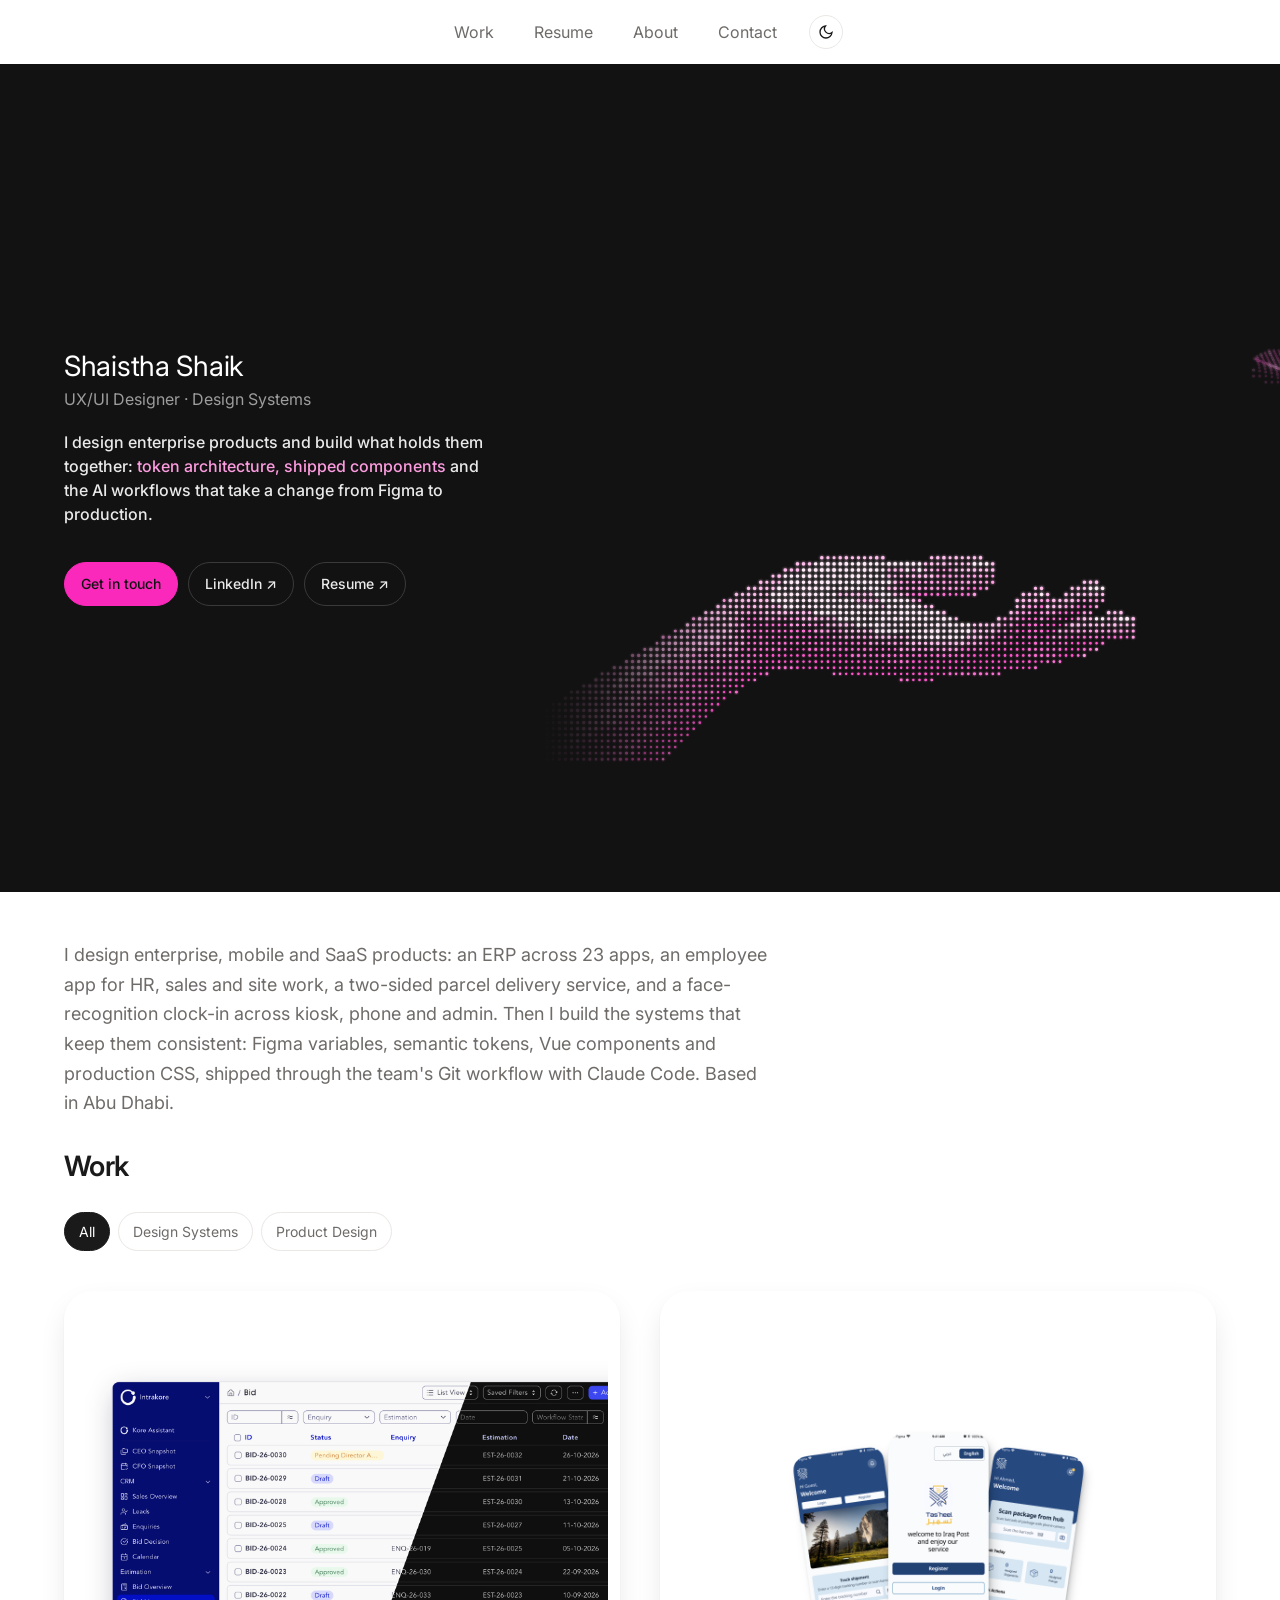
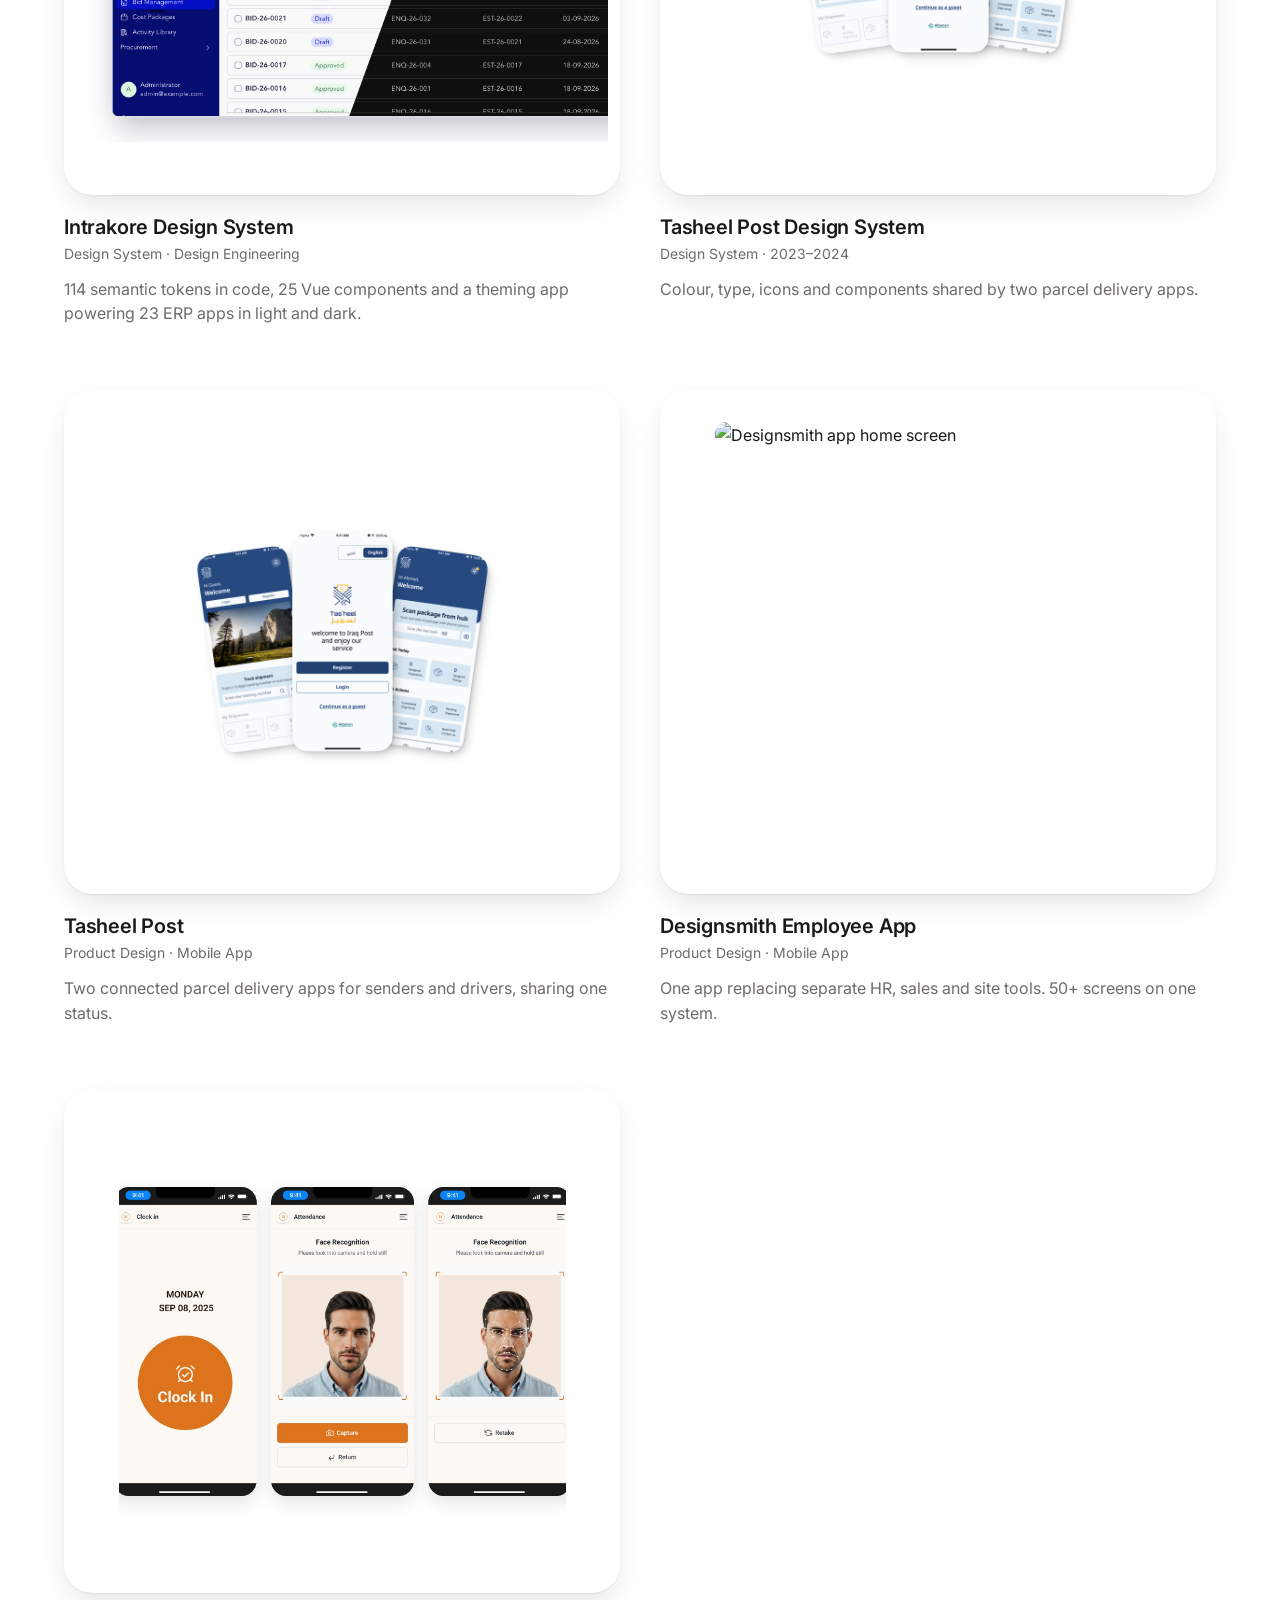
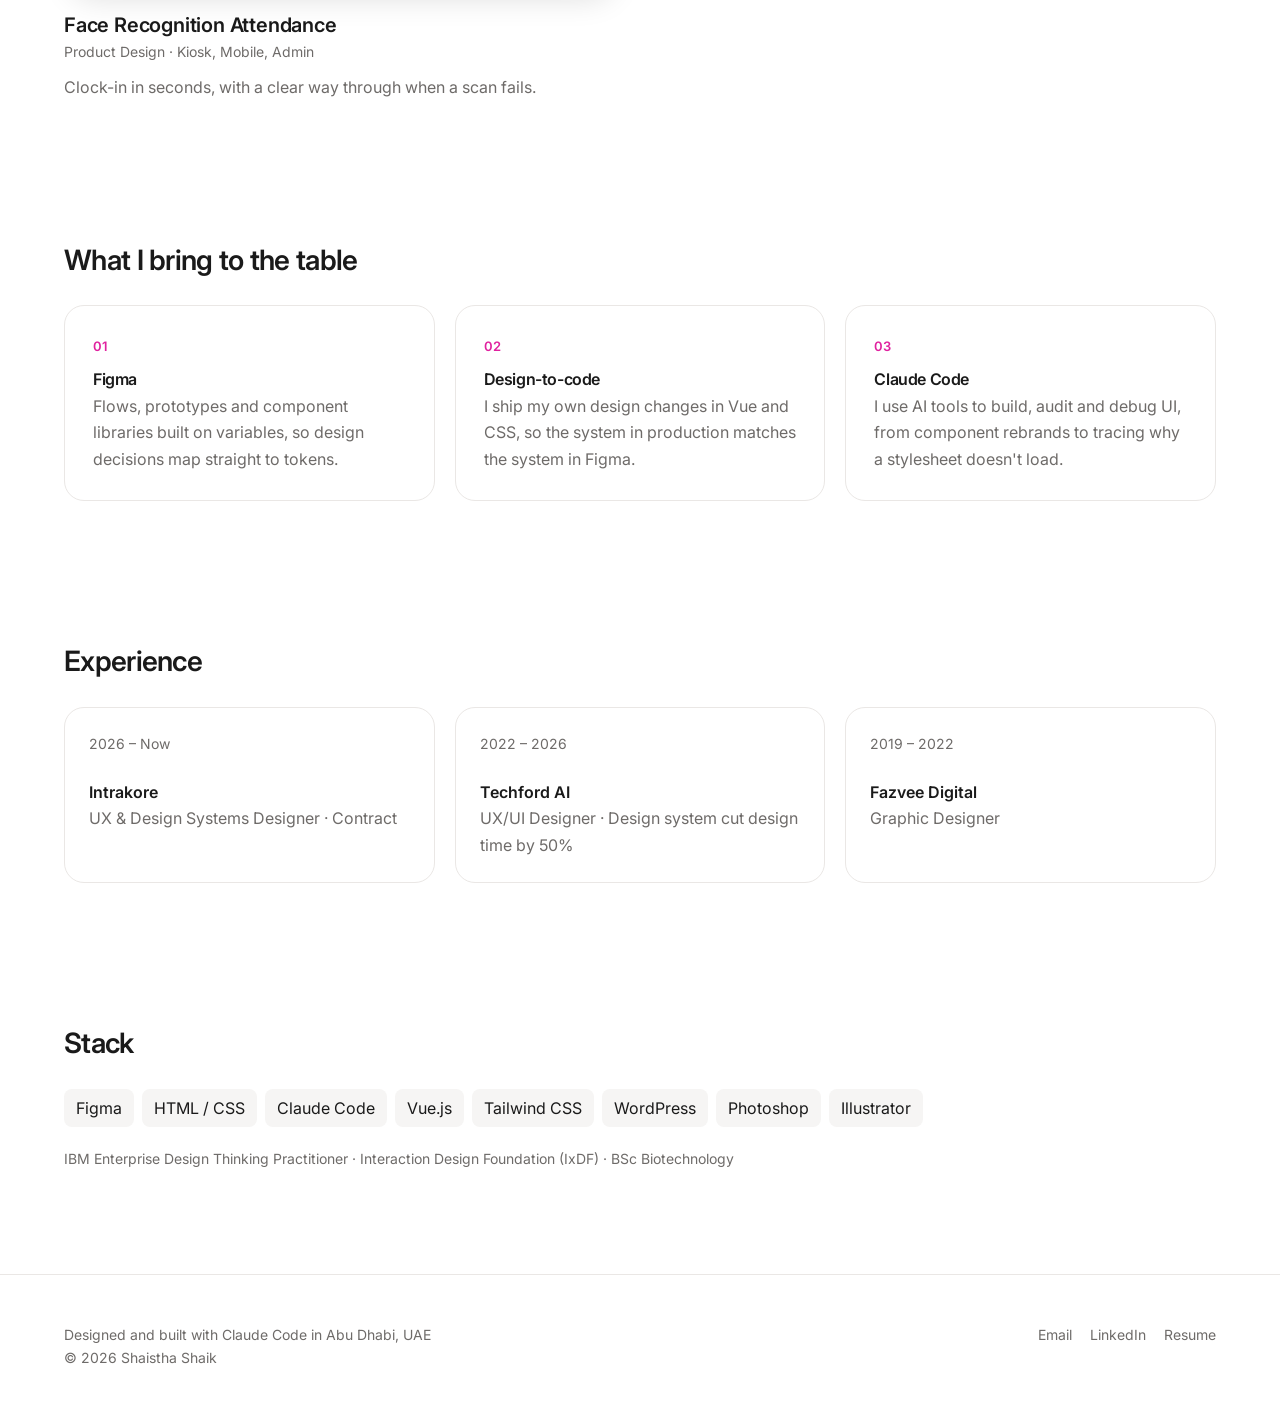
==== index.html @ f46f2791 "Design system card uses Tasheel preview" ====
<!doctype html>
<html lang="en">
<head>
<meta charset="utf-8">
<meta name="viewport" content="width=device-width, initial-scale=1">
<title>Shaistha Shaik</title>
<meta name="description" content="Shaistha Shaik — UX/UI designer and design systems in Abu Dhabi. Enterprise, ERP and SaaS products, designed in Figma and shipped in code.">
<link rel="stylesheet" href="style.css">
<script src="theme.js"></script>
<script src="cursor.js"></script>
<script src="hero-data.js" defer></script>
<script src="hero.js" defer></script>
</head>
<body>

<header class="nav">
  <div class="wrap">
    <ul>
      <li><a href="#work">Work</a></li>
      <li><a href="Shaistha_Shaik_Resume.pdf" target="_blank" rel="noopener">Resume</a></li>
      <li class="hide-sm"><a href="#about">About</a></li>
      <li><a href="mailto:shaistha6@gmail.com">Contact</a></li>
      <li><button class="toggle" aria-label="Toggle dark mode">
        <svg class="moon" viewBox="0 0 24 24" fill="none" stroke="currentColor" stroke-width="2"><path d="M21 12.8A9 9 0 1 1 11.2 3a7 7 0 0 0 9.8 9.8z"/></svg>
        <svg class="sun" viewBox="0 0 24 24" fill="none" stroke="currentColor" stroke-width="2"><circle cx="12" cy="12" r="4"/><path d="M12 2v2M12 20v2M4.9 4.9l1.4 1.4M17.7 17.7l1.4 1.4M2 12h2M20 12h2M4.9 19.1l1.4-1.4M17.7 6.3l1.4-1.4"/></svg>
      </button></li>
    </ul>
  </div>
</header>

<main>
  <section class="dot-hero" aria-label="Introduction">
    <canvas id="dots" aria-hidden="true"></canvas>
    <div class="hero-copy">
      <h1>Shaistha Shaik</h1>
      <p class="role">UX/UI Designer · Design Systems</p>
      <p class="statement">I design enterprise products and build what holds them together: <span>token architecture, shipped components</span> and the AI workflows that take a change from Figma to production.</p>
      <div class="links">
        <a class="btn primary" href="mailto:shaistha6@gmail.com">Get in touch</a>
        <a class="btn" href="https://www.linkedin.com/in/shaistha-shaik" target="_blank" rel="noopener">LinkedIn ↗</a>
        <a class="btn" href="Shaistha_Shaik_Resume.pdf" target="_blank" rel="noopener">Resume ↗</a>
      </div>
    </div>
  </section>

  <div class="wrap intro-wrap">
    <p class="intro">I design enterprise, mobile and SaaS products: an ERP across 23 apps, an employee app for HR, sales and site work, a two-sided parcel delivery service, and a face-recognition clock-in across kiosk, phone and admin. Then I build the systems that keep them consistent: Figma variables, semantic tokens, Vue components and production CSS, shipped through the team's Git workflow with Claude Code. Based in Abu Dhabi.</p>
  </div>

  <section id="work">
    <div class="wrap">
      <h2>Work</h2>
      <div class="filters">
        <button class="on" data-f="all">All</button>
        <button data-f="ds">Design Systems</button>
        <button data-f="pd">Product Design</button>
      </div>
      <div class="work">
        <a class="card" href="intrakore.html" data-cat="ds">
          <div class="thumb"><img src="img/intrakore.png" alt="Intrakore ERP in light and dark mode"></div>
          <h3>Intrakore Design System</h3>
          <p class="cat">Design System · Design Engineering</p>
          <p>114 semantic tokens in code, 25 Vue components and a theming app powering 23 ERP apps in light and dark.</p>
        </a>
        <a class="card" href="tasheel-design-system.html" data-cat="ds">
          <div class="thumb"><img src="img/tasheel-preview.png" alt="Tasheel Post onboarding and home screens" loading="lazy"></div>
          <h3>Tasheel Post Design System</h3>
          <p class="cat">Design System · 2023–2024</p>
          <p>Colour, type, icons and components shared by two parcel delivery apps.</p>
        </a>
        <a class="card" href="tasheel-post.html" data-cat="pd">
          <div class="thumb"><img src="img/tasheel-preview.png" alt="Tasheel Post onboarding and home screens" loading="lazy"></div>
          <h3>Tasheel Post</h3>
          <p class="cat">Product Design · Mobile App</p>
          <p>Two connected parcel delivery apps for senders and drivers, sharing one status.</p>
        </a>
        <a class="card" href="designsmith.html" data-cat="pd">
          <div class="thumb"><img src="https://framerusercontent.com/images/w7Y1aqwW8yz9Jf692U0Za0eqw.png?width=1200" alt="Designsmith app home screen" loading="lazy"></div>
          <h3>Designsmith Employee App</h3>
          <p class="cat">Product Design · Mobile App</p>
          <p>One app replacing separate HR, sales and site tools. 50+ screens on one system.</p>
        </a>
        <a class="card" href="face-recognition.html" data-cat="pd">
          <div class="thumb"><img src="img/face-recognition-preview.jpg" alt="Face recognition attendance: clock in, face capture and match screens" loading="lazy"></div>
          <h3>Face Recognition Attendance</h3>
          <p class="cat">Product Design · Kiosk, Mobile, Admin</p>
          <p>Clock-in in seconds, with a clear way through when a scan fails.</p>
        </a>
      </div>
    </div>
  </section>

  <section>
    <div class="wrap">
      <h2>What I bring to the table</h2>
      <div class="bring">
        <div class="item"><span class="num">01</span><div><h3>Figma</h3><p>Flows, prototypes and component libraries built on variables, so design decisions map straight to tokens.</p></div></div>
        <div class="item"><span class="num">02</span><div><h3>Design-to-code</h3><p>I ship my own design changes in Vue and CSS, so the system in production matches the system in Figma.</p></div></div>
        <div class="item"><span class="num">03</span><div><h3>Claude Code</h3><p>I use AI tools to build, audit and debug UI, from component rebrands to tracing why a stylesheet doesn't load.</p></div></div>
      </div>
    </div>
  </section>

  <section id="about">
    <div class="wrap">
      <h2>Experience</h2>
      <ul class="xp">
        <li><div><strong>Intrakore</strong><em>UX &amp; Design Systems Designer · Contract</em></div><span>2026 – Now</span></li>
        <li><div><strong>Techford AI</strong><em>UX/UI Designer · Design system cut design time by 50%</em></div><span>2022 – 2026</span></li>
        <li><div><strong>Fazvee Digital</strong><em>Graphic Designer</em></div><span>2019 – 2022</span></li>
      </ul>
    </div>
  </section>

  <section>
    <div class="wrap">
      <h2>Stack</h2>
      <div class="stack">
        <span>Figma</span><span>HTML / CSS</span><span>Claude Code</span><span>Vue.js</span><span>Tailwind CSS</span><span>WordPress</span><span>Photoshop</span><span>Illustrator</span>
      </div>
      <p class="muted" style="margin-top:20px;font-size:14px">IBM Enterprise Design Thinking Practitioner · Interaction Design Foundation (IxDF) · BSc Biotechnology</p>
    </div>
  </section>
</main>

<footer>
  <div class="wrap row">
    <div>Designed and built with Claude Code in Abu Dhabi, UAE<br>© 2026 Shaistha Shaik</div>
    <div class="links"><a href="mailto:shaistha6@gmail.com">Email</a><a href="https://www.linkedin.com/in/shaistha-shaik" target="_blank" rel="noopener">LinkedIn</a><a href="Shaistha_Shaik_Resume.pdf" target="_blank" rel="noopener">Resume</a></div>
  </div>
</footer>
</body>
</html>
---- style.css ----
@import url('https://fonts.googleapis.com/css2?family=Inter:wght@400;500;600;700&display=swap');

:root {
  --bg: #FFFFFF;
  --surface: #F6F5F4;
  --ink: #1A1A1A;
  --muted: #6E6B69;
  --line: #EAE7E5;
  --accent: #E0219F;
  --accent-soft: #FCE4F3;
  --font: 'Inter', system-ui, -apple-system, sans-serif;
  --wrap: 760px;
  color-scheme: light;
}
@media (prefers-color-scheme: dark) {
  :root:not([data-theme="light"]) {
    --bg: #111111; --surface: #1B1B1B; --ink: #F2F0EF; --muted: #9B9795;
    --line: #262626; --accent: #FF5CC6; --accent-soft: #3A1530; color-scheme: dark;
  }
}
:root[data-theme="dark"] {
  --bg: #111111; --surface: #1B1B1B; --ink: #F2F0EF; --muted: #9B9795;
  --line: #262626; --accent: #FF5CC6; --accent-soft: #3A1530; color-scheme: dark;
}

* { box-sizing: border-box; margin: 0; padding: 0; }
html { scroll-behavior: smooth; }
body { background: var(--bg); color: var(--ink); font-family: var(--font); font-size: 16px; line-height: 1.65; -webkit-font-smoothing: antialiased; transition: background .2s, color .2s; }
a { color: inherit; }
.wrap { max-width: var(--wrap); margin: 0 auto; padding: 0 24px; }
h1, h2, h3 { letter-spacing: -0.025em; line-height: 1.2; }
.label { font-size: 12px; font-weight: 600; letter-spacing: 0.08em; text-transform: uppercase; color: var(--muted); }
.muted { color: var(--muted); }

/* Nav */
.nav { position: sticky; top: 0; z-index: 10; background: color-mix(in srgb, var(--bg) 85%, transparent); backdrop-filter: blur(12px); }
.nav .wrap { display: flex; align-items: center; justify-content: space-between; height: 64px; }
.mono { width: 34px; height: 34px; border-radius: 10px; background: var(--ink); color: var(--bg); display: grid; place-items: center; font-weight: 700; font-size: 13px; text-decoration: none; letter-spacing: 0; }
.nav ul { display: flex; align-items: center; gap: 22px; list-style: none; font-size: 14px; }
.nav ul a { text-decoration: none; color: var(--muted); }
.nav ul a:hover { color: var(--ink); }
.toggle { width: 34px; height: 34px; border-radius: 50%; border: 1px solid var(--line); background: transparent; color: var(--ink); cursor: pointer; display: grid; place-items: center; }
.toggle svg { width: 16px; height: 16px; }
.toggle .sun { display: none; }
:root[data-theme="dark"] .toggle .sun { display: block; }
:root[data-theme="dark"] .toggle .moon { display: none; }

/* Hero */
.hero { padding-top: 64px; padding-bottom: 48px; }
.avatar { width: 88px; height: 88px; border-radius: 50%; background: linear-gradient(135deg, var(--accent), #7B5CFF); color: #fff; display: grid; place-items: center; font-weight: 700; font-size: 28px; overflow: hidden; }
.avatar img { width: 100%; height: 100%; object-fit: cover; }
.hero h1 { font-size: 40px; font-weight: 700; margin-top: 24px; }
.hero .role { font-size: 17px; color: var(--muted); margin-top: 6px; }
.hero .statement { font-size: 22px; font-weight: 500; line-height: 1.45; margin-top: 24px; letter-spacing: -0.015em; }
.hero .statement span { color: var(--accent); }
.hero p.intro { color: var(--muted); margin-top: 16px; max-width: 60ch; }
.hero .links { display: flex; flex-wrap: wrap; gap: 10px; margin-top: 28px; }
.btn { display: inline-flex; align-items: center; gap: 6px; padding: 9px 16px; border-radius: 999px; font-weight: 500; font-size: 14px; text-decoration: none; border: 1px solid var(--line); background: var(--bg); }
.btn.primary { background: var(--ink); color: var(--bg); border-color: var(--ink); }
.btn:hover { border-color: var(--ink); }

/* Sections */
section { padding: 48px 0; }
section > .wrap > h2, .sec-title { font-size: 22px; font-weight: 600; margin-bottom: 20px; }

/* Filters + work */
.filters { display: flex; flex-wrap: wrap; gap: 8px; margin-bottom: 24px; }
.filters button { font: inherit; font-size: 14px; padding: 7px 14px; border-radius: 999px; border: 1px solid var(--line); background: transparent; color: var(--muted); cursor: pointer; }
.filters button.on { background: var(--ink); color: var(--bg); border-color: var(--ink); }
.work { display: grid; grid-template-columns: 1fr 1fr; gap: 28px 20px; }
.card { text-decoration: none; display: block; }
.card .thumb { aspect-ratio: 4/3; border-radius: 16px; overflow: hidden; position: relative; background: var(--surface); transition: transform .25s ease; }
.card:hover .thumb { transform: scale(1.015); }
.card h3 { font-size: 16px; font-weight: 600; margin-top: 14px; letter-spacing: -0.01em; }
.card .cat { font-size: 13px; color: var(--muted); margin-top: 2px; }
.card p { font-size: 14px; color: var(--muted); margin-top: 6px; line-height: 1.55; }
.card.hidden { display: none; }

/* Thumbnails (CSS art — swap for screenshots) */
.art-tokens { background: #000FCC; display: grid; grid-template-columns: repeat(3, 1fr); height: 100%; }
.art-tokens div { display: flex; align-items: end; padding: 14px; color: #fff; font-weight: 600; font-size: 13px; }
.art-tokens div:nth-child(2) { background: #705CFF; }
.art-tokens div:nth-child(3) { background: #68C2A3; color: #0b2a20; }
.art-phones { background: linear-gradient(135deg, #1E4FD8, #163AA3); display: flex; align-items: center; justify-content: center; gap: 14px; height: 100%; }
.phone { width: 24%; aspect-ratio: 9/19; background: #fff; border-radius: 14px; padding: 8px 6px; display: flex; flex-direction: column; gap: 5px; box-shadow: 0 10px 24px rgba(0,0,0,.25); }
.phone i { display: block; height: 8px; border-radius: 3px; background: #E7ECF8; }
.phone i.y { background: #FFC93C; width: 60%; }
.phone i.b { background: #1E4FD8; height: 18px; }
.phone i.g { background: #2BB673; width: 40%; }
.art-modules { background: #222; display: grid; grid-template-columns: repeat(3, 1fr); gap: 8px; padding: 18px; height: 100%; }
.art-modules div { border-radius: 10px; background: #353535; padding: 12px; color: #fff; font-weight: 600; font-size: 13px; display: flex; flex-direction: column; justify-content: space-between; }
.art-modules div:first-child { background: #E0219F; }
.art-modules small { font-weight: 400; opacity: .75; font-size: 11px; }
.art-face { background: #0F1720; display: flex; align-items: center; justify-content: center; height: 100%; }
.reticle { width: 30%; aspect-ratio: 3/4; border: 3px solid #2BB673; border-radius: 50%; position: relative; }
.reticle::after { content: '✓'; position: absolute; bottom: -16px; left: 50%; transform: translateX(-50%); width: 30px; height: 30px; border-radius: 50%; background: #2BB673; color: #fff; display: grid; place-items: center; font-weight: 700; font-size: 14px; }
.art-web { background: #F1EDE8; display: flex; align-items: center; justify-content: center; height: 100%; padding: 22px; }
.browser { width: 100%; height: 100%; background: #fff; border-radius: 10px; box-shadow: 0 10px 24px rgba(0,0,0,.12); overflow: hidden; display: flex; flex-direction: column; }
.browser .bar { height: 18px; background: #E9E5E1; display: flex; gap: 4px; align-items: center; padding-left: 8px; }
.browser .bar i { width: 6px; height: 6px; border-radius: 50%; background: #C9C3BE; }
.browser .pg { flex: 1; padding: 12px; display: flex; flex-direction: column; gap: 6px; }
.browser .pg i { display: block; height: 7px; border-radius: 3px; background: #ECE8E4; }
.browser .pg i.h { height: 16px; width: 70%; background: #1A1A1A; }
.browser .pg i.a { width: 30%; height: 12px; background: #E0219F; border-radius: 999px; }

/* Bring / stack / xp */
.bring { display: grid; gap: 12px; }
.bring .item { display: grid; grid-template-columns: 40px 1fr; gap: 14px; padding: 18px; border: 1px solid var(--line); border-radius: 14px; }
.bring .num { font-size: 13px; font-weight: 600; color: var(--accent); padding-top: 2px; }
.bring h3 { font-size: 16px; font-weight: 600; }
.bring p { font-size: 14px; color: var(--muted); margin-top: 4px; }
.stack { display: flex; flex-wrap: wrap; gap: 8px; }
.stack span { font-size: 14px; padding: 6px 12px; border-radius: 8px; background: var(--surface); }
.xp { list-style: none; }
.xp li { display: flex; justify-content: space-between; gap: 16px; padding: 14px 0; border-bottom: 1px solid var(--line); }
.xp li:last-child { border-bottom: 0; }
.xp strong { font-weight: 600; display: block; }
.xp em { font-style: normal; font-size: 14px; color: var(--muted); }
.xp span { font-size: 14px; color: var(--muted); white-space: nowrap; }

/* Footer */
footer { padding: 48px 0 56px; margin-top: 32px; border-top: 1px solid var(--line); font-size: 14px; color: var(--muted); }
footer .row { display: flex; justify-content: space-between; flex-wrap: wrap; gap: 16px; }
footer .links { display: flex; gap: 18px; }
footer a { text-decoration: none; }
footer a:hover { color: var(--ink); }

/* Case study pages */
.cs-hero { padding: 40px 0 32px; }
.back { font-size: 14px; color: var(--muted); text-decoration: none; }
.back:hover { color: var(--ink); }
.cs-hero h1 { font-size: 36px; font-weight: 700; margin-top: 24px; }
.cs-hero .lede { font-size: 18px; color: var(--muted); margin-top: 14px; line-height: 1.55; }
.facts { display: grid; grid-template-columns: repeat(2, 1fr); gap: 0; border-top: 1px solid var(--line); margin-top: 32px; }
.facts div { padding: 14px 0; border-bottom: 1px solid var(--line); }
.facts div:nth-child(odd) { padding-right: 16px; }
.facts p { font-size: 15px; margin-top: 2px; line-height: 1.45; }
.cs-art { border-radius: 16px; overflow: hidden; aspect-ratio: 16/9; margin: 8px 0 16px; }
.chapter { padding: 36px 0; }
.chapter > .label { display: block; margin-bottom: 8px; color: var(--accent); }
.chapter h2 { font-size: 24px; font-weight: 600; margin-bottom: 14px; }
.chapter p { margin-bottom: 14px; }
.chapter ul, .chapter ol { padding-left: 20px; margin-bottom: 14px; }
.chapter li { margin-bottom: 6px; }
.callout { border-left: 3px solid var(--accent); padding: 4px 0 4px 18px; font-size: 19px; font-weight: 500; line-height: 1.45; margin: 8px 0 16px; letter-spacing: -0.01em; }
.tbl-scroll { overflow-x: auto; }
.tbl { width: 100%; border-collapse: collapse; font-size: 14px; margin: 4px 0 18px; }
.tbl th { text-align: left; font-weight: 600; font-size: 12px; letter-spacing: .05em; text-transform: uppercase; color: var(--muted); padding: 10px 12px 10px 0; border-bottom: 1px solid var(--line); }
.tbl td { padding: 12px 12px 12px 0; border-bottom: 1px solid var(--line); vertical-align: top; }
.tbl td:first-child { font-weight: 600; }
.challenges { display: grid; grid-template-columns: 1fr 1fr; gap: 12px; }
.challenge { border: 1px solid var(--line); border-radius: 14px; padding: 18px; }
.challenge h3 { font-size: 16px; font-weight: 600; margin-bottom: 10px; }
.challenge p { font-size: 14px; margin-bottom: 8px; }
.challenge b { color: var(--accent); font-weight: 600; display: block; font-size: 12px; text-transform: uppercase; letter-spacing: .06em; }
.flow { display: grid; grid-template-columns: repeat(auto-fit, minmax(130px, 1fr)); gap: 8px; margin: 4px 0 18px; }
.flow .step { background: var(--surface); border-radius: 12px; padding: 14px; }
.flow .step strong { display: block; font-size: 15px; font-weight: 600; }
.flow .step span { font-size: 13px; color: var(--muted); line-height: 1.45; display: block; margin-top: 4px; }
.flow .step em { font-style: normal; font-size: 11px; font-weight: 700; color: var(--accent); }
.ia { display: grid; gap: 8px; margin: 4px 0 18px; }
.ia .root, .ia .base { background: var(--ink); color: var(--bg); border-radius: 12px; padding: 12px 16px; font-weight: 600; text-align: center; font-size: 15px; }
.ia .base { background: var(--accent-soft); color: var(--ink); font-weight: 500; font-size: 14px; }
.ia .mods { display: grid; grid-template-columns: repeat(3, 1fr); gap: 8px; }
.ia .mod { background: var(--surface); border-radius: 12px; padding: 14px; }
.ia .mod strong { display: block; margin-bottom: 6px; }
.ia .mod ul { padding-left: 16px; font-size: 13px; color: var(--muted); margin: 0; }
.stats { display: grid; grid-template-columns: repeat(4, 1fr); gap: 8px; margin: 4px 0 18px; }
.stat { background: var(--surface); border-radius: 12px; padding: 16px; }
.stat strong { font-size: 28px; font-weight: 700; letter-spacing: -0.03em; display: block; line-height: 1; }
.stat span { font-size: 13px; color: var(--muted); display: block; margin-top: 6px; }
.next { display: flex; justify-content: space-between; align-items: end; gap: 16px; padding: 40px 0 8px; border-top: 1px solid var(--line); margin-top: 24px; flex-wrap: wrap; }
.next a.big { font-size: 22px; font-weight: 600; text-decoration: none; letter-spacing: -0.02em; }
.next a.big:hover { color: var(--accent); }
code { font-size: 0.9em; background: var(--surface); padding: 1px 6px; border-radius: 5px; }

@media (max-width: 640px) {
  .wrap { padding: 0 16px; }
  .nav ul { gap: 14px; }
  .nav ul li.hide-sm { display: none; }
  .hero { padding-top: 40px; padding-bottom: 32px; }
  .hero h1 { font-size: 32px; }
  .hero .statement { font-size: 19px; }
  .work { grid-template-columns: 1fr; }
  .cs-hero h1 { font-size: 28px; }
  .facts { grid-template-columns: 1fr; }
  .challenges { grid-template-columns: 1fr; }
  .stats { grid-template-columns: repeat(2, 1fr); }
  .ia .mods { grid-template-columns: 1fr; }
}
.cs-art .phone { width: 15%; }
.brand { font-weight: 700; font-size: 17px; letter-spacing: -0.02em; text-decoration: none; }
.card .thumb img { width: 100%; height: 100%; object-fit: cover; display: block; }
.gallery { display: grid; grid-template-columns: 1fr 1fr; gap: 12px; margin: 8px 0 16px; }
.gallery img { width: 100%; border-radius: 12px; background: var(--surface); display: block; }
.gallery img:first-child { grid-column: span 2; }
@media (max-width: 640px) { .gallery { grid-template-columns: 1fr; } .gallery img:first-child { grid-column: auto; } }
.fig { margin: 8px 0 20px; }
.fig img { width: 100%; display: block; border-radius: 12px; border: 1px solid var(--line); }
.fig figcaption { font-size: 13px; color: var(--muted); margin-top: 8px; }
.hero-fig img { border: 0; }
.hero h1, .hero h1 { font-size: 28px; font-weight: 400; letter-spacing: -0.01em; }
.hero .role { font-size: 16px; }
@media (max-width: 640px) { .hero h1 { font-size: 28px; } }
/* 16px body text everywhere */
.hero h1 { line-height: 1.2; }
.hero .role { margin-top: 2px; }
.hero .statement, .hero p.intro, .cs-hero .lede, .card p, .bring p, .xp em, .challenge p, .tbl, .flow .step span, .ia .mod ul, .facts p, .stack span, .gallery + p, .chapter p, .chapter li { font-size: 16px; }
.hero .statement { font-weight: 500; letter-spacing: -0.01em; }
.card .cat { font-size: 14px; }
@media (max-width: 640px) { .hero .statement { font-size: 16px; } }
/* Dot hero */
.dot-hero { position: relative; height: min(92vh, 900px); min-height: 560px; background: #121212; overflow: hidden; color: #EAEAEA; }
.dot-hero canvas { position: absolute; inset: 0; width: 100%; height: 100%; }
.hero-copy { position: relative; z-index: 1; max-width: var(--wrap); margin: 0 auto; padding: 9vh 24px 0; text-align: center; }
.hero-copy h1 { font-size: 28px; font-weight: 400; letter-spacing: -0.01em; line-height: 1.2; color: #fff; }
.hero-copy .role { font-size: 16px; color: #9d9d9d; margin-top: 2px; }
.hero-copy .statement { font-size: 16px; font-weight: 500; margin-top: 18px; color: #EAEAEA; line-height: 1.5; }
.hero-copy .statement span { color: #fc6fd2; }
.hero-copy .links { display: flex; justify-content: center; flex-wrap: wrap; gap: 10px; margin-top: 22px; }
.hero-copy .btn { background: transparent; color: #EAEAEA; border-color: #3a3a3a; }
.hero-copy .btn:hover { border-color: #fc6fd2; }
.hero-copy .btn.primary { background: #fb28bc; border-color: #fb28bc; color: #121212; }
.intro-wrap { padding-top: 48px; }
.intro-wrap .intro { font-size: 16px; color: var(--muted); max-width: 60ch; }
.dot-hero + .wrap + section { padding-top: 32px; }
@media (max-width: 640px) { .dot-hero { height: 88vh; min-height: 520px; } .hero-copy { padding-top: 7vh; } }
@media (max-width: 640px) { .hero-copy .statement br { display: none; } }
/* Hero v2: text left, image right */
.dot-hero { display: flex; align-items: center; }
.hero-copy { margin: 0 0 0 max(24px, calc((100% - 1200px) / 2)); padding: 0; max-width: 420px; text-align: left; }
.hero-copy .links { justify-content: flex-start; }
.hero-copy .statement span { color: #fd9ce0; }
@media (max-width: 760px) {
  .dot-hero { align-items: flex-start; }
  .hero-copy { margin: 0 16px; padding-top: 48px; }
}
/* Fuchsia dot cursor */
html.has-dot, html.has-dot * { cursor: none !important; }
.cursor-dot { position: fixed; left: 0; top: 0; width: 12px; height: 12px; margin: -6px 0 0 -6px; border-radius: 50%; background: #fb28bc; pointer-events: none; z-index: 9999; opacity: 0; transition: opacity .2s, width .2s, height .2s, margin .2s; box-shadow: 0 0 12px rgba(251,40,188,.6); }
.cursor-dot.hover { width: 28px; height: 28px; margin: -14px 0 0 -14px; background: rgba(251,40,188,.35); }
/* Hero text aligned to the site grid (same left edge as the logo) */
.hero-copy { margin-left: max(24px, calc((100% - var(--wrap)) / 2 + 24px)); }
@media (max-width: 760px) { .hero-copy { margin-left: 16px; } }
.hero-copy .links { margin-top: 36px; }
/* More breathing room in the work grid */
.filters { margin-bottom: 40px; }
.work { column-gap: 32px; row-gap: 48px; }
.card .cat { margin-top: 4px; }
.card p:not(.cat) { margin-top: 12px; }

/* ===== Wider portfolio layout (replaces the narrow blog column) ===== */
:root { --wrap: 1200px; }
section > .wrap > h2 { font-size: 28px; font-weight: 600; margin-bottom: 28px; }
section { padding: 72px 0; }

/* Work grid: big two-up cards */
.work { grid-template-columns: 1fr 1fr; column-gap: 40px; row-gap: 64px; }
.card .thumb { aspect-ratio: 16 / 11; border-radius: 20px; }
.card h3 { font-size: 20px; margin-top: 20px; }

/* What I bring: three columns */
.bring { grid-template-columns: repeat(3, 1fr); gap: 20px; }
.bring .item { grid-template-columns: 1fr; padding: 28px; gap: 12px; border-radius: 20px; }

/* Experience: three columns */
.xp { display: grid; grid-template-columns: repeat(3, 1fr); gap: 20px; }
.xp li { flex-direction: column; justify-content: flex-start; padding: 24px; border: 1px solid var(--line); border-radius: 20px; }
.xp li:last-child { border-bottom: 1px solid var(--line); }
.xp li:first-child { padding-top: 24px; }
.xp span { order: -1; margin-bottom: 8px; }

.intro-wrap .intro { font-size: 18px; max-width: 64ch; }

/* Case study pages: label column + wide content */
.cs-hero { padding: 56px 0 40px; }
.cs-hero h1 { font-size: 44px; max-width: 22ch; }
.cs-hero .lede { font-size: 18px; max-width: 64ch; }
.facts { grid-template-columns: repeat(4, 1fr); column-gap: 24px; }
.facts div:nth-child(odd) { padding-right: 0; }
.cs-art, .hero-fig { margin-top: 16px; }
.chapter { display: grid; grid-template-columns: 220px minmax(0, 1fr); column-gap: 56px; padding: 56px 0; border-top: 1px solid var(--line); }
.chapter > .label { grid-column: 1; grid-row: 1 / span 30; align-self: start; position: sticky; top: 96px; margin: 6px 0 0; }
.chapter > :not(.label) { grid-column: 2; }
.chapter h2, .chapter > p, .chapter > ul, .chapter > ol, .chapter > div > p, .chapter > div > ul, .chapter > div > h2 { max-width: 720px; }
.chapter h2 { font-size: 28px; }
.chapter:has(> .stats:only-child) { display: block; border-top: 0; padding-top: 24px; }

@media (max-width: 900px) {
  .work { grid-template-columns: 1fr; row-gap: 48px; }
  .bring, .xp { grid-template-columns: 1fr; }
  .facts { grid-template-columns: 1fr 1fr; }
  .chapter { grid-template-columns: 1fr; padding: 40px 0; }
  .chapter > .label { grid-row: auto; position: static; margin-bottom: 8px; }
  .chapter > :not(.label) { grid-column: 1; }
  .cs-hero h1 { font-size: 32px; }
}
@media (max-width: 640px) { .facts { grid-template-columns: 1fr; } }
@media (max-width: 900px) { .chapter { grid-template-columns: minmax(0, 1fr); } }

/* ===== Wider portfolio layout ===== */
:root { --wrap: 1200px; }
section > .wrap > h2 { font-size: 28px; font-weight: 600; margin-bottom: 28px; }
section { padding: 72px 0; }
.work { grid-template-columns: 1fr 1fr; column-gap: 40px; row-gap: 64px; }
.card .thumb { aspect-ratio: 16 / 11; border-radius: 20px; }
.card h3 { font-size: 20px; margin-top: 20px; }
.bring { grid-template-columns: repeat(3, 1fr); gap: 20px; }
.bring .item { grid-template-columns: 1fr; padding: 28px; gap: 12px; border-radius: 20px; }
.xp { display: grid; grid-template-columns: repeat(3, 1fr); gap: 20px; }
.xp li { flex-direction: column; justify-content: flex-start; padding: 24px; border: 1px solid var(--line); border-radius: 20px; }
.xp li:last-child { border-bottom: 1px solid var(--line); }
.xp li:first-child { padding-top: 24px; }
.xp span { order: -1; margin-bottom: 8px; }
.intro-wrap .intro { font-size: 18px; max-width: 64ch; }
.cs-hero { padding: 56px 0 40px; }
.cs-hero h1 { font-size: 44px; max-width: 22ch; }
.cs-hero .lede { font-size: 18px; max-width: 64ch; }
.facts { grid-template-columns: repeat(4, 1fr); column-gap: 24px; }
.facts div:nth-child(odd) { padding-right: 0; }
.cs-art, .hero-fig { margin-top: 16px; }
.chapter { display: grid; grid-template-columns: 220px minmax(0, 1fr); column-gap: 56px; padding: 56px 0; border-top: 1px solid var(--line); }
.chapter > .label { grid-column: 1; grid-row: 1 / span 30; align-self: start; position: sticky; top: 96px; margin: 6px 0 0; }
.chapter > :not(.label) { grid-column: 2; }
.chapter h2, .chapter > p, .chapter > ul, .chapter > ol, .chapter > div > p, .chapter > div > ul, .chapter > div > h2 { max-width: 720px; }
.chapter h2 { font-size: 28px; }
.chapter:has(> .stats:only-child) { display: block; border-top: 0; padding-top: 24px; }
@media (max-width: 900px) {
  .work { grid-template-columns: 1fr; row-gap: 48px; }
  .bring, .xp { grid-template-columns: 1fr; }
  .facts { grid-template-columns: 1fr 1fr; }
  .chapter { grid-template-columns: minmax(0, 1fr); padding: 40px 0; }
  .chapter > .label { grid-row: auto; position: static; margin-bottom: 8px; }
  .chapter > :not(.label) { grid-column: 1; }
  .cs-hero h1 { font-size: 32px; }
}
@media (max-width: 640px) { .facts { grid-template-columns: 1fr; } }

/* Nav: 16px links, fuchsia hover */
.nav ul { font-size: 16px; gap: 8px; }
.nav ul a:not(.brand) { display: inline-block; padding: 8px 16px; border-radius: 999px; transition: color .2s ease, background .2s ease; }
.nav ul a:hover { color: var(--accent); background: var(--accent-soft); }
.nav ul li:has(.toggle) { margin-left: 8px; }
.toggle:hover { border-color: var(--accent); color: var(--accent); }
@media (max-width: 900px) { .nav ul { gap: 2px; } .nav ul a:not(.brand) { padding: 8px 10px; } }

/* Elevated preview cards: image centred, zooms out on hover */
:root { --card-bg: #FFFFFF; --card-shadow: 0 1px 2px rgba(0,0,0,.06), 0 12px 32px -8px rgba(0,0,0,.14); --card-shadow-hover: 0 2px 4px rgba(0,0,0,.08), 0 22px 44px -10px rgba(0,0,0,.2); }
:root[data-theme="dark"] { --card-bg: #1B1B1B; --card-shadow: 0 1px 2px rgba(0,0,0,.4), 0 12px 32px -8px rgba(0,0,0,.6); --card-shadow-hover: 0 2px 4px rgba(0,0,0,.5), 0 22px 44px -10px rgba(0,0,0,.7); }
@media (prefers-color-scheme: dark) { :root:not([data-theme="light"]) { --card-bg: #1B1B1B; --card-shadow: 0 1px 2px rgba(0,0,0,.4), 0 12px 32px -8px rgba(0,0,0,.6); --card-shadow-hover: 0 2px 4px rgba(0,0,0,.5), 0 22px 44px -10px rgba(0,0,0,.7); } }
.card .thumb { background: var(--card-bg); border-radius: 28px; box-shadow: var(--card-shadow); padding: 32px; display: grid; place-items: center; transition: box-shadow .35s ease; }
.card:hover .thumb { transform: none; box-shadow: var(--card-shadow-hover); }
.card .thumb > img { width: 100%; height: 100%; object-fit: contain; border-radius: 12px; transition: transform .6s cubic-bezier(.2,.7,.2,1); transform: scale(1); }
.card .thumb > div { width: 100%; height: 100%; transition: transform .6s cubic-bezier(.2,.7,.2,1); transform: scale(1); }
.card:hover .thumb > img, .card:hover .thumb > div { transform: scale(1.1); }
/* Intrakore: full-bleed, centred */
.card[href="intrakore.html"] .thumb { padding: 0; }
.card[href="intrakore.html"] .thumb > img { object-fit: cover; border-radius: 0; transform-origin: 100% 50%; transform: scale(1.08); }
.card[href="intrakore.html"]:hover .thumb > img { transform: scale(1.18); }
.fig-light img { background: #f4f2f3; border: 0; border-radius: 20px; }

/* Preview image box: 447 x 440 */
@media (min-width: 901px) {
  .card .thumb { aspect-ratio: auto; height: 504px; }
  .card:not([href="intrakore.html"]) .thumb > img, .card:not([href="intrakore.html"]) .thumb > div { width: 447px; height: 440px; max-width: 100%; }
}
.card[href="intrakore.html"] .thumb > img { transform-origin: 50% 50%; object-position: 50% 50%; transform: scale(1); }
.card[href="intrakore.html"]:hover .thumb > img { transform: scale(1.1); }

/* Intrakore: same box as the other cards */
.card[href="intrakore.html"] .thumb { padding: 32px; }
.card[href="intrakore.html"] .thumb > img { object-fit: contain; border-radius: 12px; transform: scale(1); }
.card[href="intrakore.html"]:hover .thumb > img { transform: scale(1.1); }
@media (min-width: 901px) { .card[href="intrakore.html"] .thumb > img { width: 447px; height: 440px; max-width: 100%; } }

/* Tighter padding, bigger preview image */
.card .thumb, .card[href="intrakore.html"] .thumb { padding: 12px; }
@media (min-width: 901px) {
  .card .thumb > img, .card .thumb > div, .card[href="intrakore.html"] .thumb > img { width: 100%; height: 100%; max-width: none; }
}

/* Nav without brand: centred links */
.nav .wrap { justify-content: center; }

/* Before / after pair */
.fig-pair { display: grid; grid-template-columns: 1fr 1fr; gap: 20px; margin: 24px 0 8px; max-width: 100%; }
.fig-pair .fig { margin: 0; }
@media (max-width: 700px) { .fig-pair { grid-template-columns: 1fr; } }

/* Intrakore v2: live component demos */
:root { --bp: #000FCC; --bp-soft: #B9BEFE; }
:root[data-theme="dark"] { --bp: #7C86FF; --bp-soft: #3B44B8; }
@media (prefers-color-scheme: dark) { :root:not([data-theme="light"]) { --bp: #7C86FF; --bp-soft: #3B44B8; } }
.mini-label { font-size: 12px; letter-spacing: .08em; text-transform: uppercase; color: var(--muted); margin: 28px 0 12px; }
.btn-demo { display: block; padding: 10px 0; border-radius: 8px; border: 1px solid #A9A9B8; background: var(--bg); color: var(--ink); font-size: 14px; text-align: center; margin-bottom: 8px; }
.btn-demo.is-hover { border-color: var(--bp); }
.btn-demo.is-press { border-color: var(--bp); box-shadow: 0 0 0 1px var(--bp-soft); }
.btn-demo.is-focus { border-color: var(--bp); box-shadow: 0 0 0 2px var(--bp); }
.btn-demo.is-click { border-color: var(--bp); box-shadow: 0 0 0 1px var(--bp); }
.states { display: grid; grid-template-columns: repeat(5, 1fr); gap: 16px; max-width: 860px; }
.state { font-size: 13px; color: var(--muted); text-align: center; }
.tones { display: grid; grid-template-columns: repeat(4, 1fr); gap: 12px; max-width: 860px; }
.tone { border: 1px solid var(--line); border-left-width: 4px; border-radius: 12px; padding: 14px 16px; display: flex; flex-direction: column; gap: 2px; }
.tone span { font-size: 13px; color: var(--muted); }
.tone.t-red { border-left-color: #D33A2C; } .tone.t-amber { border-left-color: #E0922B; }
.tone.t-blue { border-left-color: var(--bp); } .tone.t-green { border-left-color: #2E9E6B; }
.focus-pair { display: grid; grid-template-columns: 1fr 1fr; gap: 20px; margin: 16px 0 20px; max-width: 860px; }
.focus-card .mini-label { margin: 0 0 8px; display: block; }
.focus-stage { background: #0E0E12; border-radius: 14px; padding: 36px 24px; display: grid; place-items: center; }
.focus-stage .btn-demo { background: #0E0E12; color: #EDEDF2; border-color: #4A4A58; width: 140px; margin: 0; }
.focus-stage .f-before { box-shadow: 0 0 0 2px #000B99; }
.focus-stage .f-after { box-shadow: 0 0 0 2px #3947F9; }
.focus-card p { font-size: 14px; color: var(--muted); margin-top: 10px; }
.stats-sm { margin: 12px 0 24px; }
@media (max-width: 700px) {
  .states { grid-template-columns: repeat(2, 1fr); }
  .tones { grid-template-columns: repeat(2, 1fr); }
  .focus-pair { grid-template-columns: 1fr; }
}

/* Tasheel hero screens */
.hero-shots { display: grid; gap: 20px; margin-top: 16px; }
.hero-shots .fig { margin: 0; }
.hero-shots .fig-light img { width: 100%; border-radius: 20px; }
.hero-shots figcaption { margin-top: 10px; }
.fig-light img { background: #f4f2f3; border: 0; border-radius: 20px; }

/* Tasheel media */
.vids { display: grid; grid-template-columns: 1fr 1fr; gap: 20px; margin: 8px 0 8px; }
.vids .fig { margin: 0; }
.vids video { width: 100%; display: block; border-radius: 12px; background: #000; }
@media (max-width: 700px) { .vids { grid-template-columns: 1fr; } }

/* Designsmith module screens */
details.mod { border-top: 1px solid var(--line, rgba(128,128,128,.25)); padding: 4px 0; }
details.mod:last-of-type { border-bottom: 1px solid var(--line, rgba(128,128,128,.25)); }
details.mod > summary { cursor: pointer; list-style: none; display: flex; justify-content: space-between; gap: 16px; align-items: baseline; padding: 16px 0; }
details.mod > summary::-webkit-details-marker { display: none; }
details.mod > summary span { color: var(--muted); font-size: 14px; }
details.mod > summary::after { content: "+"; margin-left: auto; font-size: 20px; color: var(--muted); }
details.mod[open] > summary::after { content: "–"; }
details.mod .fig { margin: 0 0 20px; }
@media (max-width: 700px) { details.mod > summary { flex-direction: column; gap: 2px; } details.mod > summary::after { position: absolute; right: 0; } details.mod > summary { position: relative; } }

/* Designsmith phone strips */
.phones { display: grid; grid-template-columns: repeat(4, 1fr); gap: 16px; align-items: start; background: #f4f2f3; border-radius: 20px; padding: 24px; margin: 0 0 20px; }
.phones img { width: 100%; height: auto; display: block; border-radius: 14px; }
@media (max-width: 700px) { .phones { grid-template-columns: repeat(2, 1fr); gap: 12px; padding: 14px; } }

/* Face recognition mobile screens */
.fr-phones { display: grid; grid-template-columns: repeat(3, 1fr); gap: 16px; background: #f4f2f3; border-radius: 20px; padding: 24px; margin: 20px 0 10px; }
.fr-phones figure { margin: 0; }
.fr-phones img { width: 100%; height: auto; display: block; border-radius: 14px; }
@media (max-width: 700px) { .fr-phones { gap: 8px; padding: 12px; } }

/* Tasheel design system page */
.tds-fig { margin: 0 0 20px; }
.tds-fig img { background: #fff; border-radius: 16px; width: 100%; height: auto; display: block; border: 1px solid rgba(128,128,128,.18); }
.tds-pair { display: grid; grid-template-columns: 1fr 1fr; gap: 20px; align-items: start; margin-bottom: 8px; }
.tds-stack { display: grid; gap: 0; }
@media (max-width: 700px) { .tds-pair { grid-template-columns: 1fr; gap: 0; } }
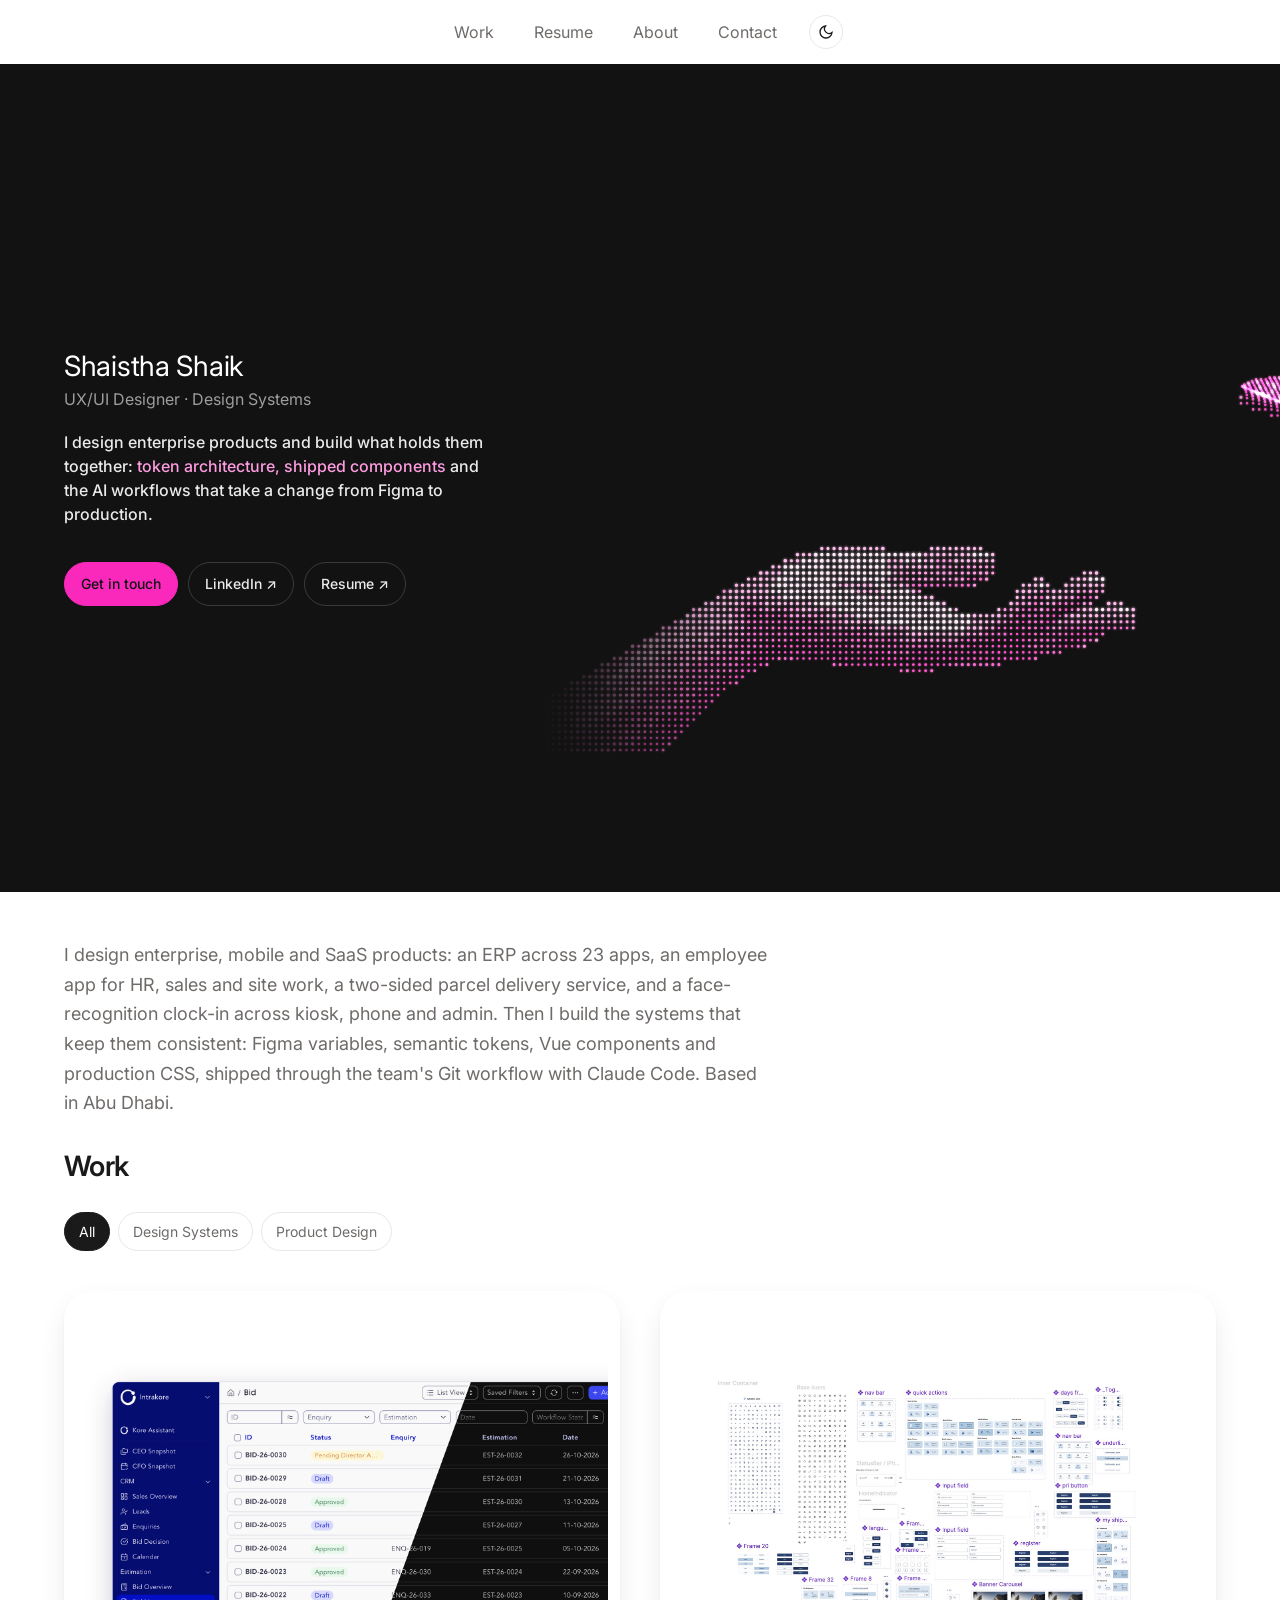
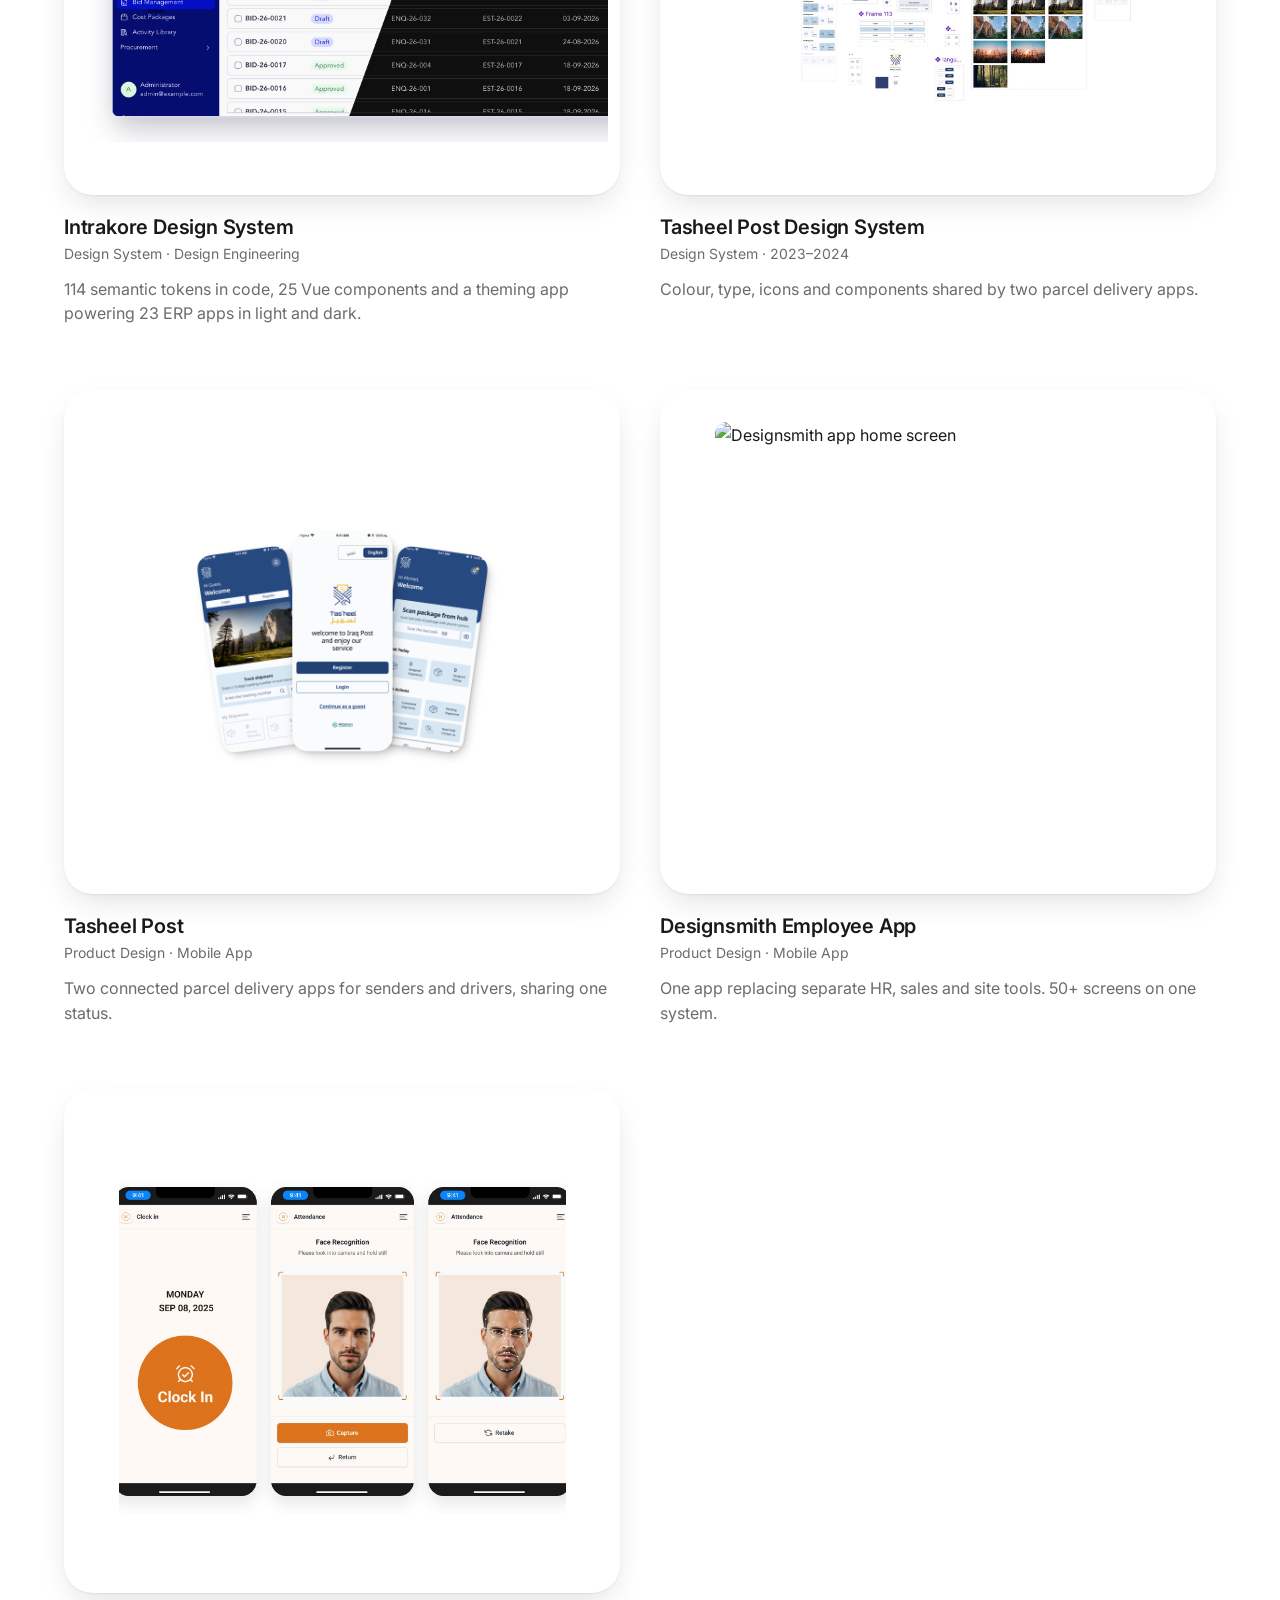
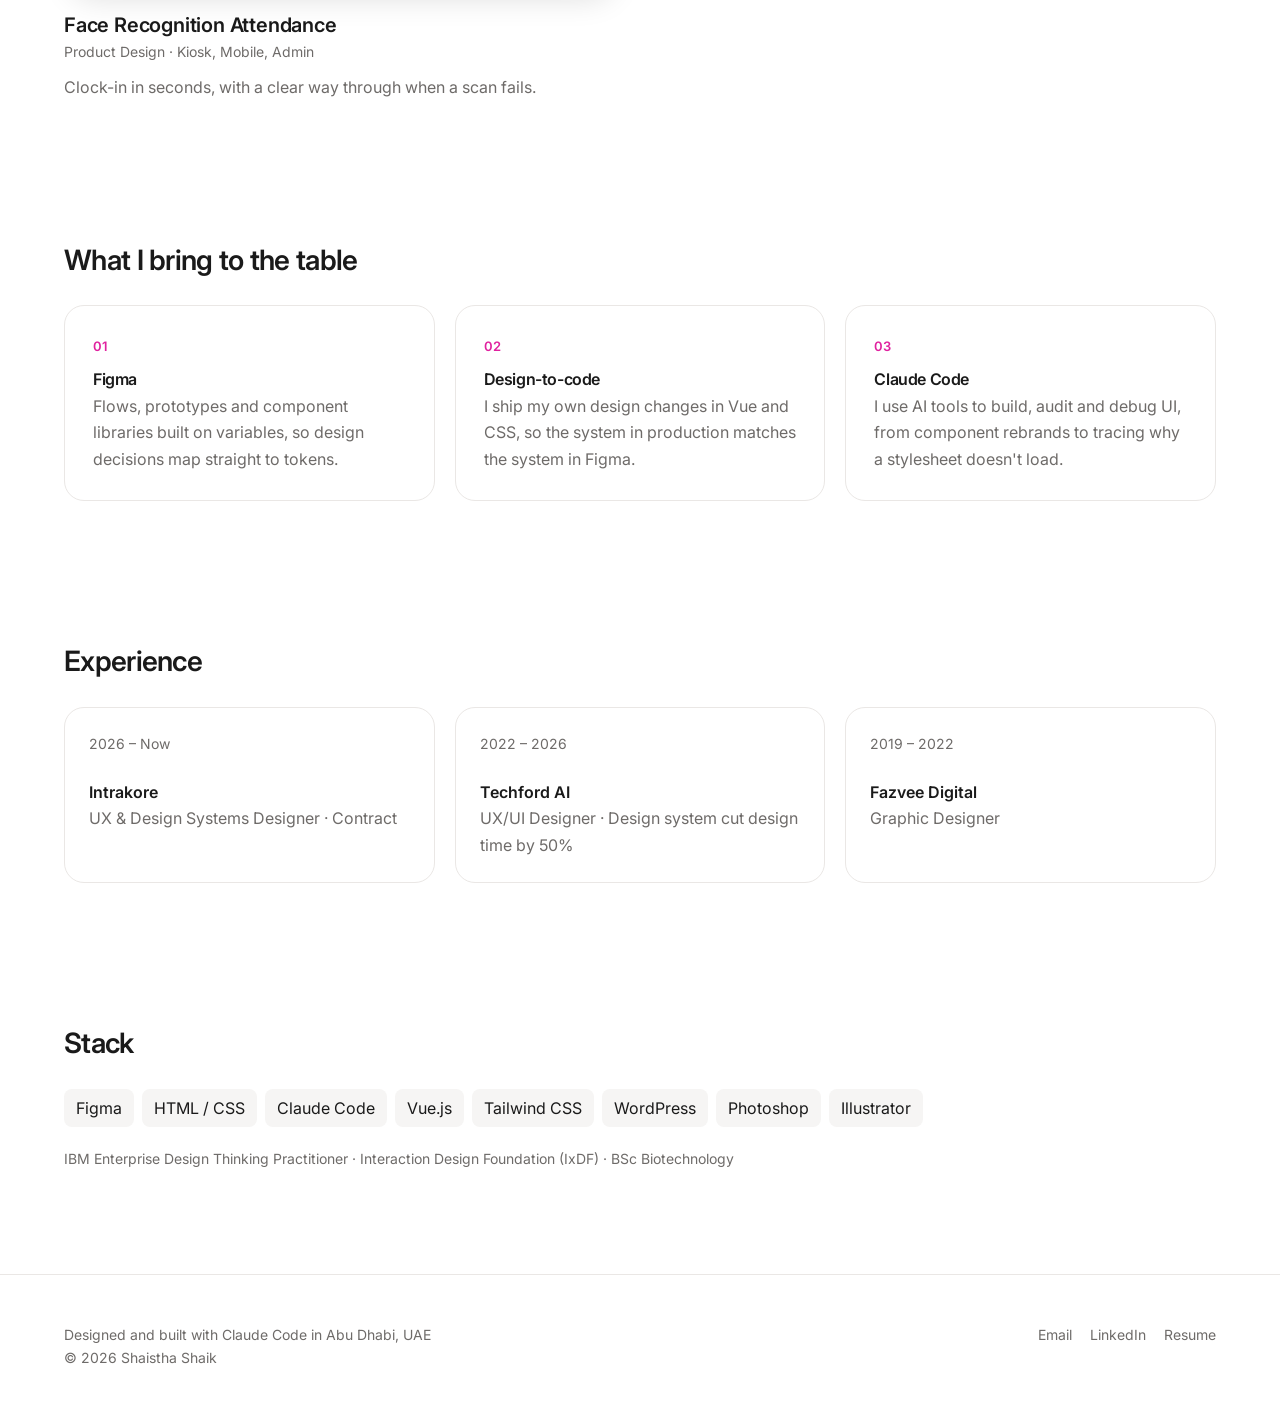
==== commit b98b94d9: "Design system card preview" ====
--- a/index.html
+++ b/index.html
@@ -63,7 +63,7 @@
           <p>114 semantic tokens in code, 25 Vue components and a theming app powering 23 ERP apps in light and dark.</p>
         </a>
         <a class="card" href="tasheel-design-system.html" data-cat="ds">
-          <div class="thumb"><img src="img/tasheel-preview.png" alt="Tasheel Post onboarding and home screens" loading="lazy"></div>
+          <div class="thumb"><img src="img/tds-overview.jpg" alt="Tasheel Post design system components in Figma" loading="lazy"></div>
           <h3>Tasheel Post Design System</h3>
           <p class="cat">Design System · 2023–2024</p>
           <p>Colour, type, icons and components shared by two parcel delivery apps.</p>
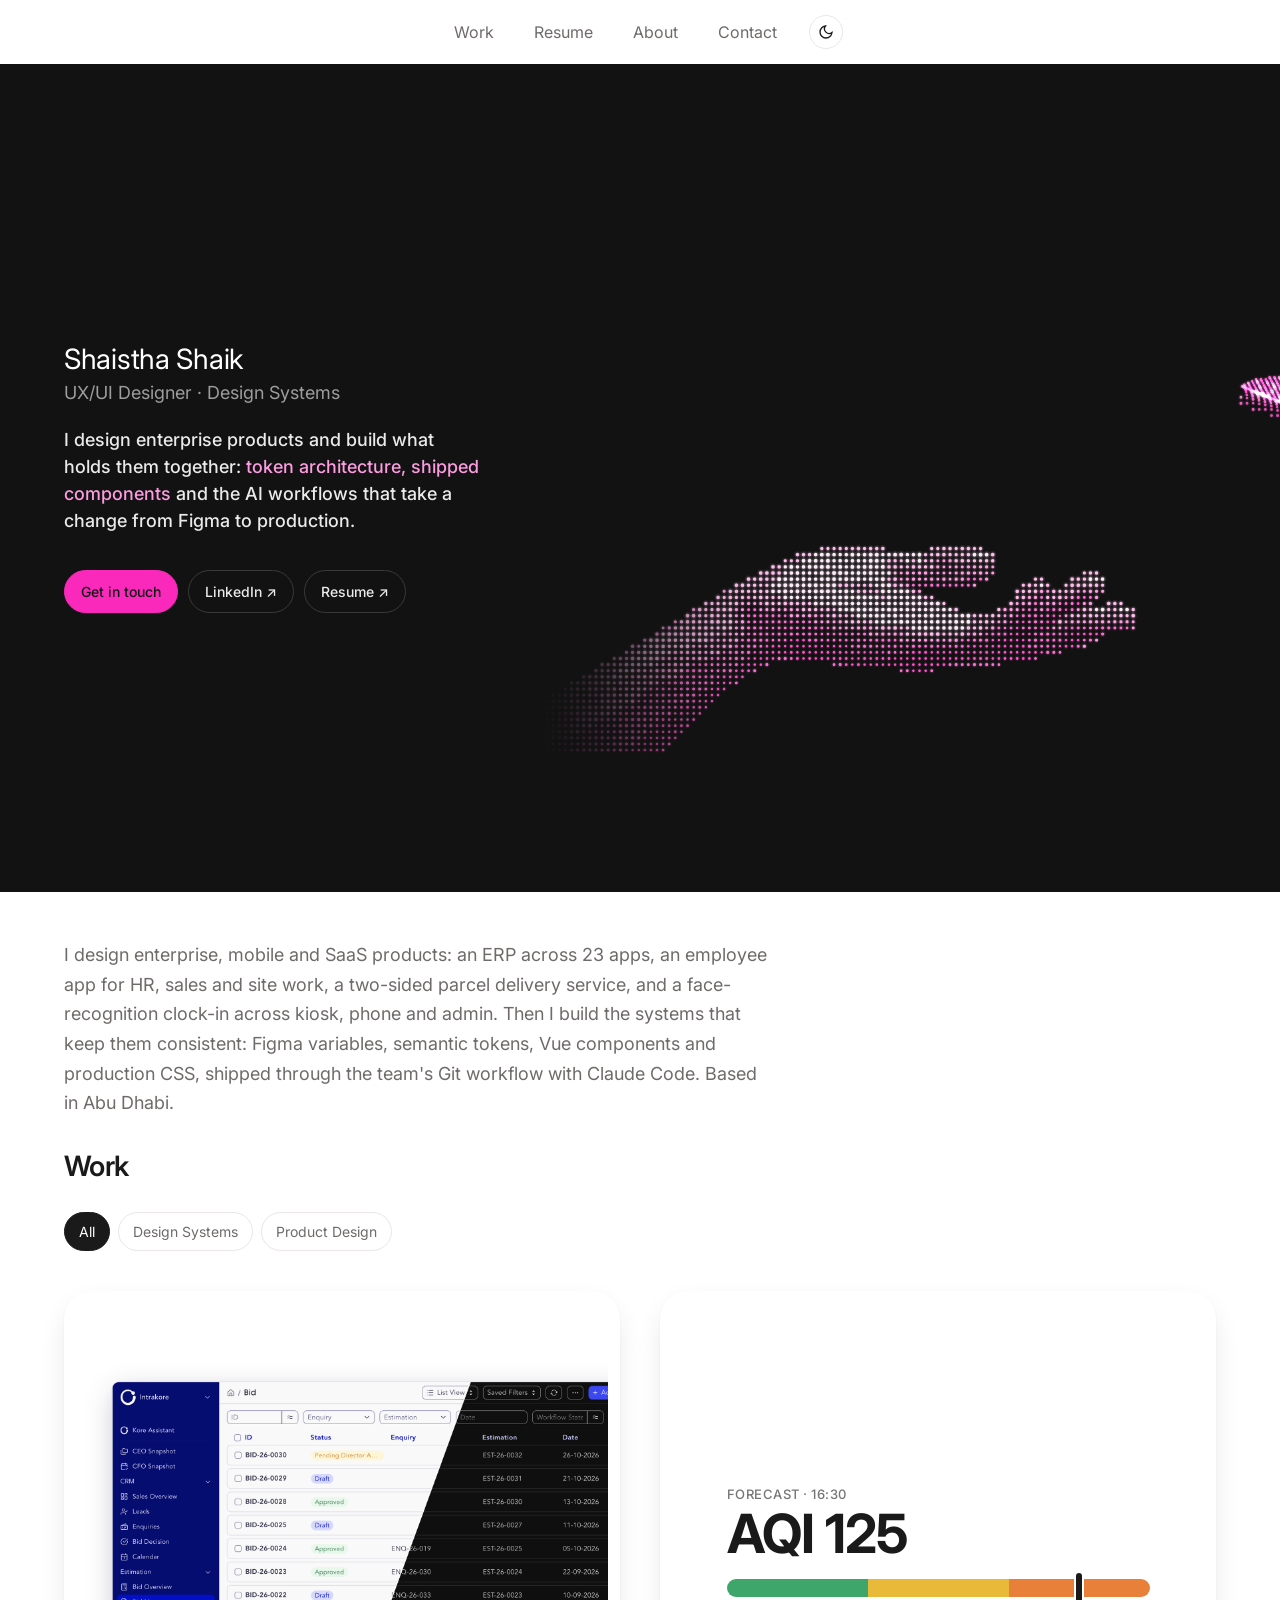
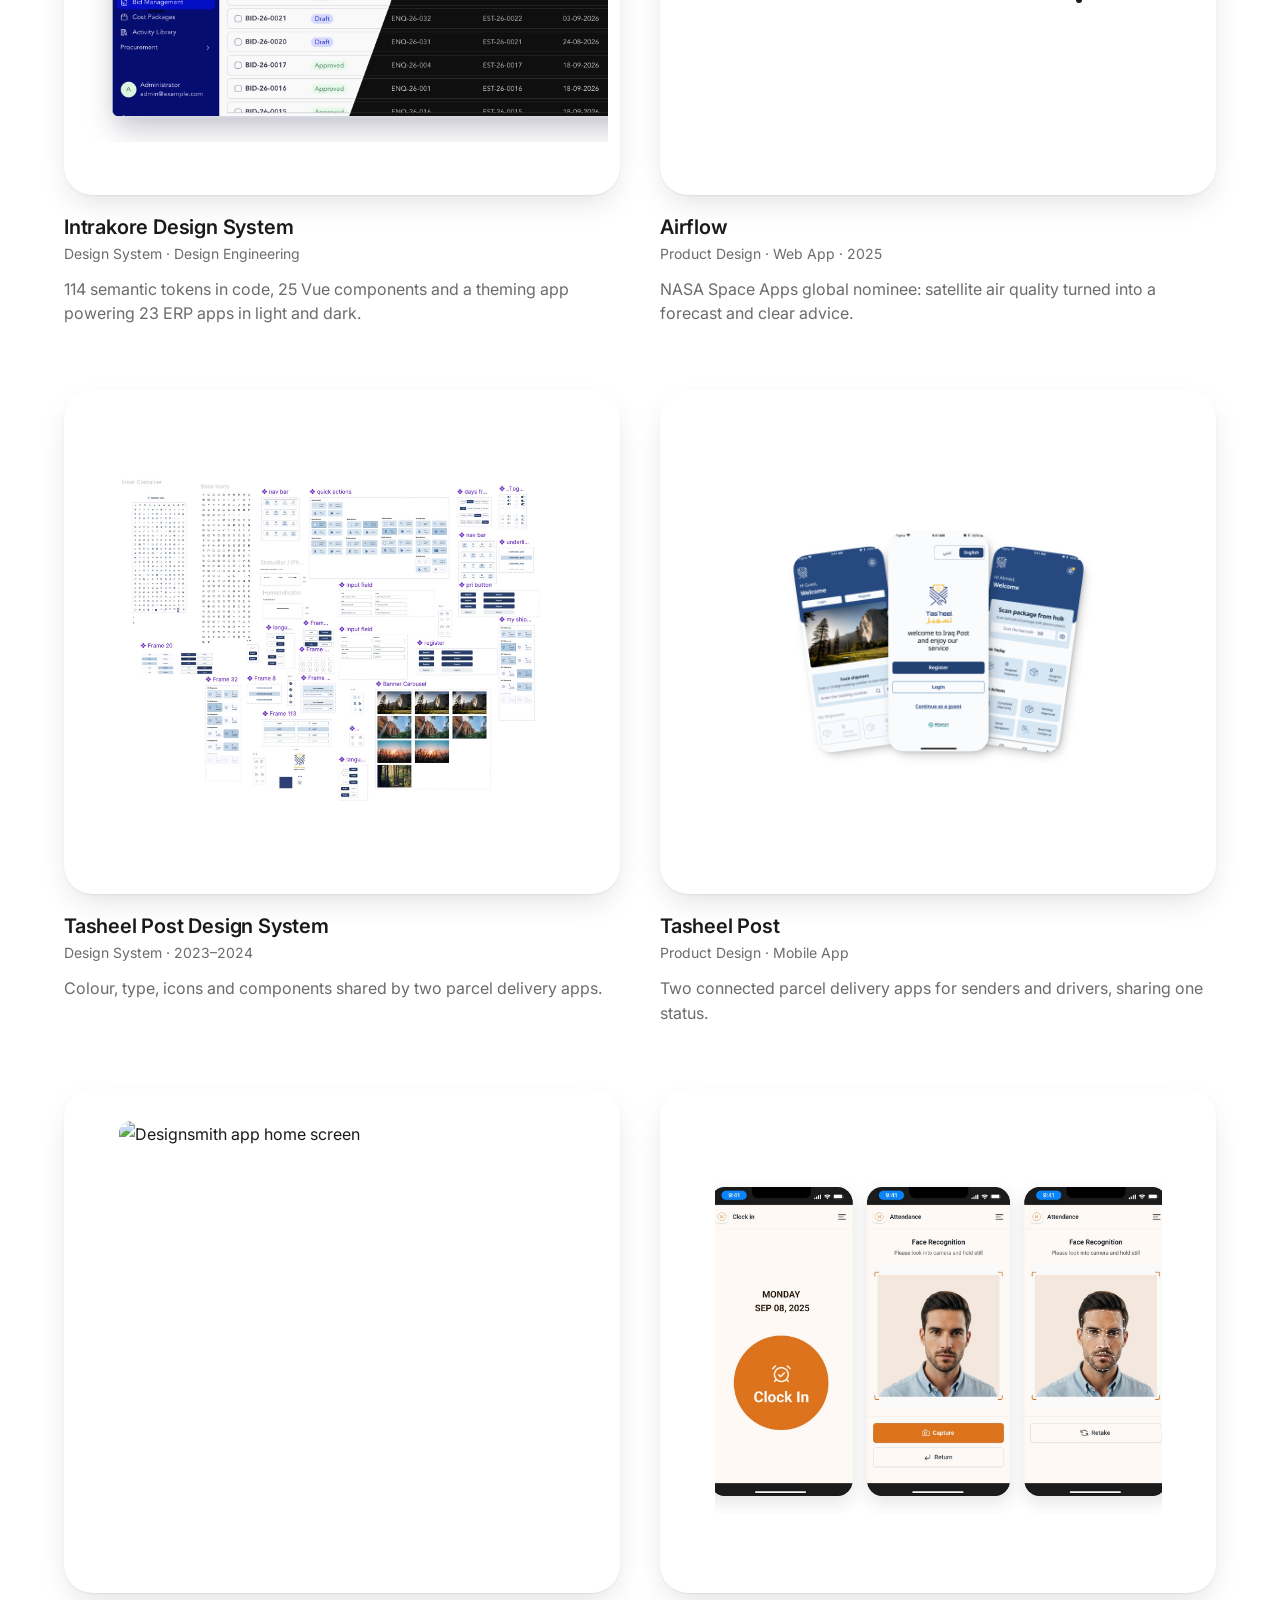
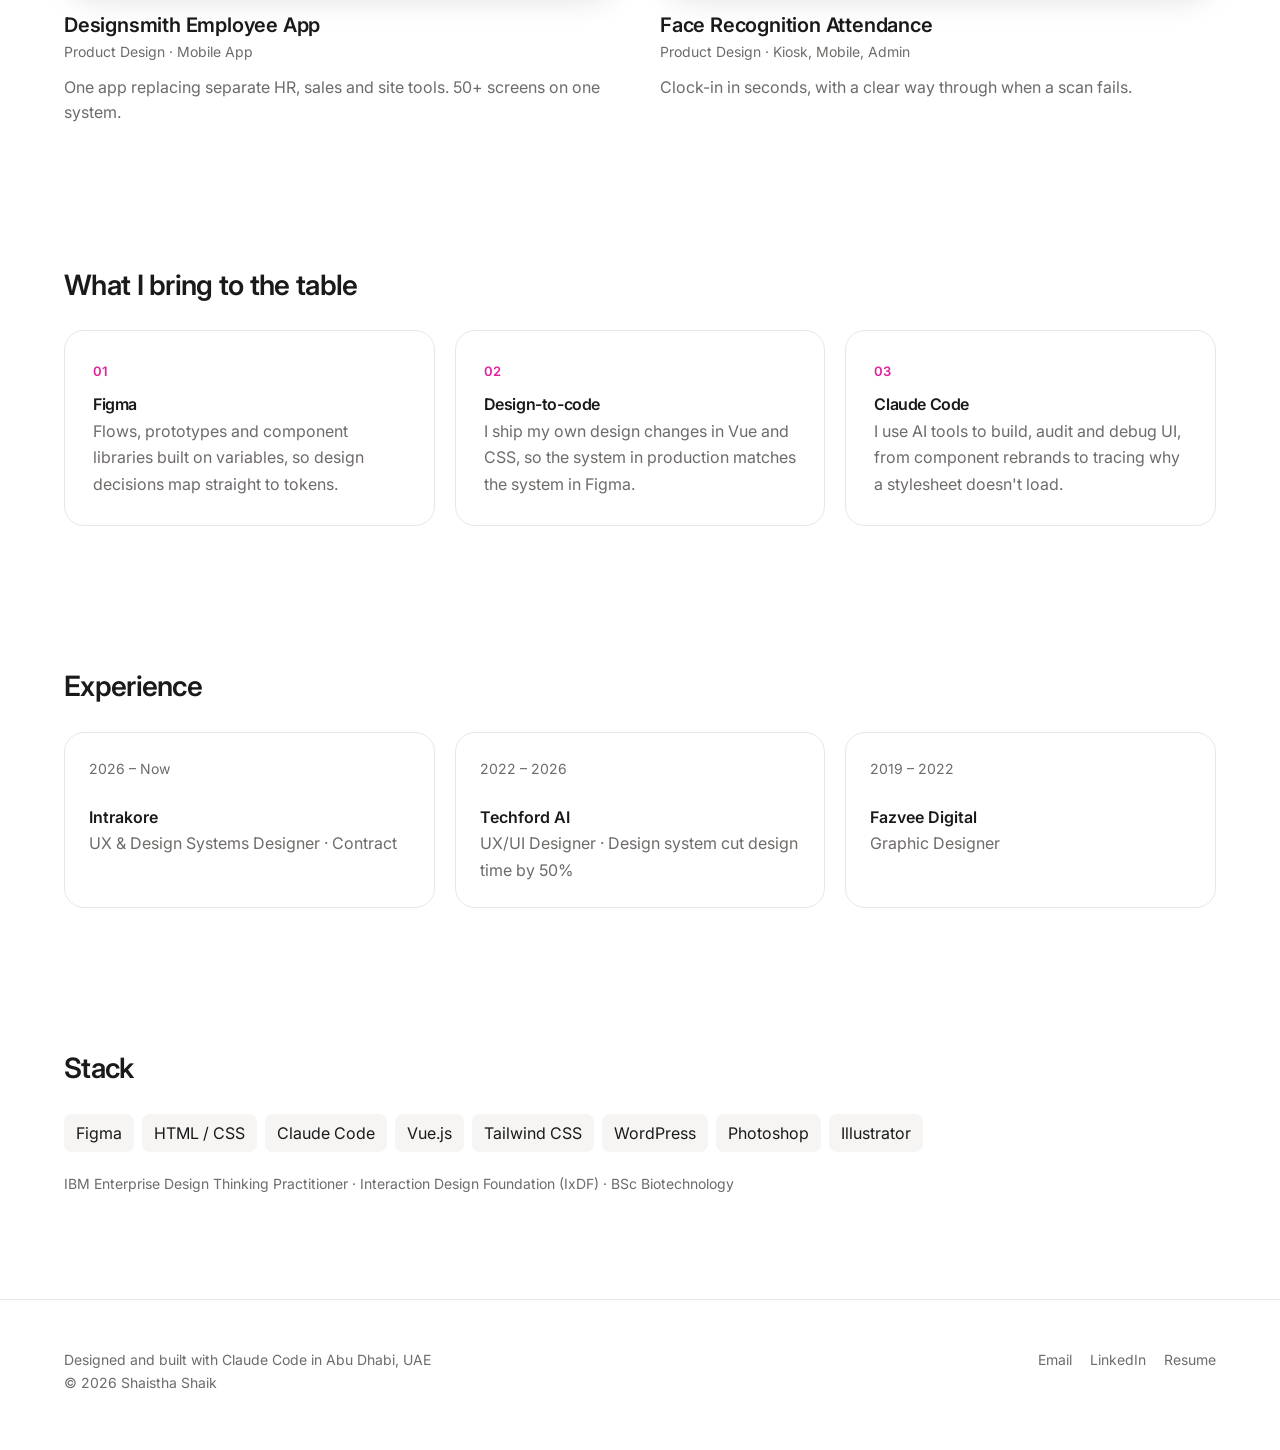
==== commit 43a2c4c5: "Add Airflow case study" ====
--- a/index.html
+++ b/index.html
@@ -61,6 +61,12 @@
           <h3>Intrakore Design System</h3>
           <p class="cat">Design System · Design Engineering</p>
           <p>114 semantic tokens in code, 25 Vue components and a theming app powering 23 ERP apps in light and dark.</p>
+        </a>
+        <a class="card" href="airflow.html" data-cat="pd">
+          <div class="thumb"><div class="aqi-thumb"><strong><small>Forecast · 16:30</small>AQI 125</strong><div class="aqi"><div class="aqi-bar"><i class="g"></i><i class="m"></i><i class="u"></i><b style="left:83.3%"></b></div></div></div></div>
+          <h3>Airflow</h3>
+          <p class="cat">Product Design · Web App · 2025</p>
+          <p>NASA Space Apps global nominee: satellite air quality turned into a forecast and clear advice.</p>
         </a>
         <a class="card" href="tasheel-design-system.html" data-cat="ds">
           <div class="thumb"><img src="img/tds-overview.jpg" alt="Tasheel Post design system components in Figma" loading="lazy"></div>
--- a/style.css
+++ b/style.css
@@ -459,3 +459,20 @@
 .tds-pair { display: grid; grid-template-columns: 1fr 1fr; gap: 20px; align-items: start; margin-bottom: 8px; }
 .tds-stack { display: grid; gap: 0; }
 @media (max-width: 700px) { .tds-pair { grid-template-columns: 1fr; gap: 0; } }
+
+/* Home hero subtext 18px */
+.hero-copy .role, .hero-copy .statement { font-size: 18px; }
+
+/* airflow */
+.aqi { width: 100%; }
+.aqi-bar { position: relative; display: flex; height: 18px; border-radius: 9px; overflow: visible; }
+.aqi-bar i { flex: 1; display: block; }
+.aqi-bar i:first-child { border-radius: 9px 0 0 9px; background: #3fa66b; }
+.aqi-bar i.m { background: #e9b93a; }
+.aqi-bar i.u { border-radius: 0 9px 9px 0; background: #e8803a; }
+.aqi-bar b { position: absolute; top: -6px; width: 6px; height: 30px; margin-left: -3px; border-radius: 3px; background: var(--ink); box-shadow: 0 0 0 2px var(--card-bg, #fff); }
+.aqi-lab { display: flex; justify-content: space-between; gap: 8px; margin-top: 10px; font-size: 13px; opacity: .75; }
+figure.fig:has(.aqi) { padding: 32px 28px 20px; }
+.card .thumb .aqi-thumb { display: flex; flex-direction: column; justify-content: center; gap: 18px; padding: 8px 12px; }
+.aqi-thumb strong { font-size: 54px; line-height: 1; letter-spacing: -.02em; }
+.aqi-thumb strong small { display: block; font-size: 13px; font-weight: 500; letter-spacing: .04em; text-transform: uppercase; opacity: .6; margin-bottom: 6px; }
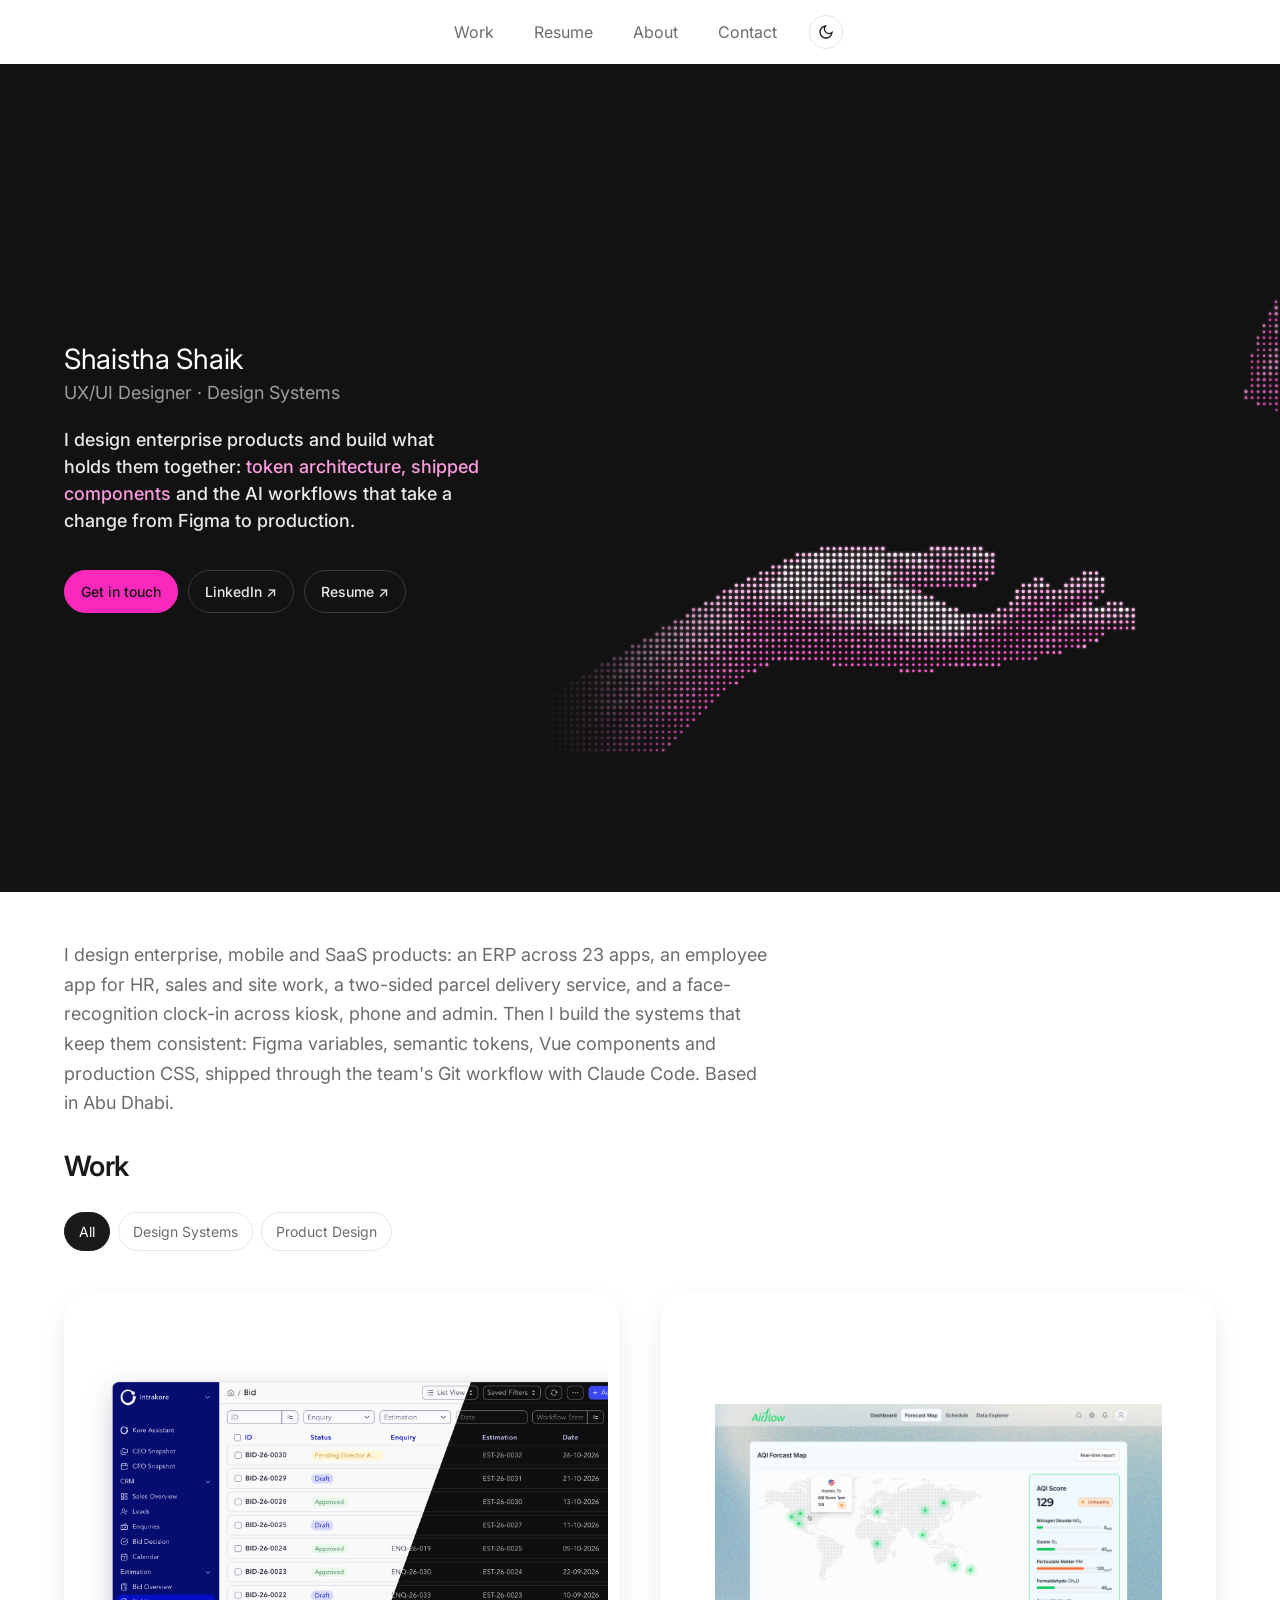
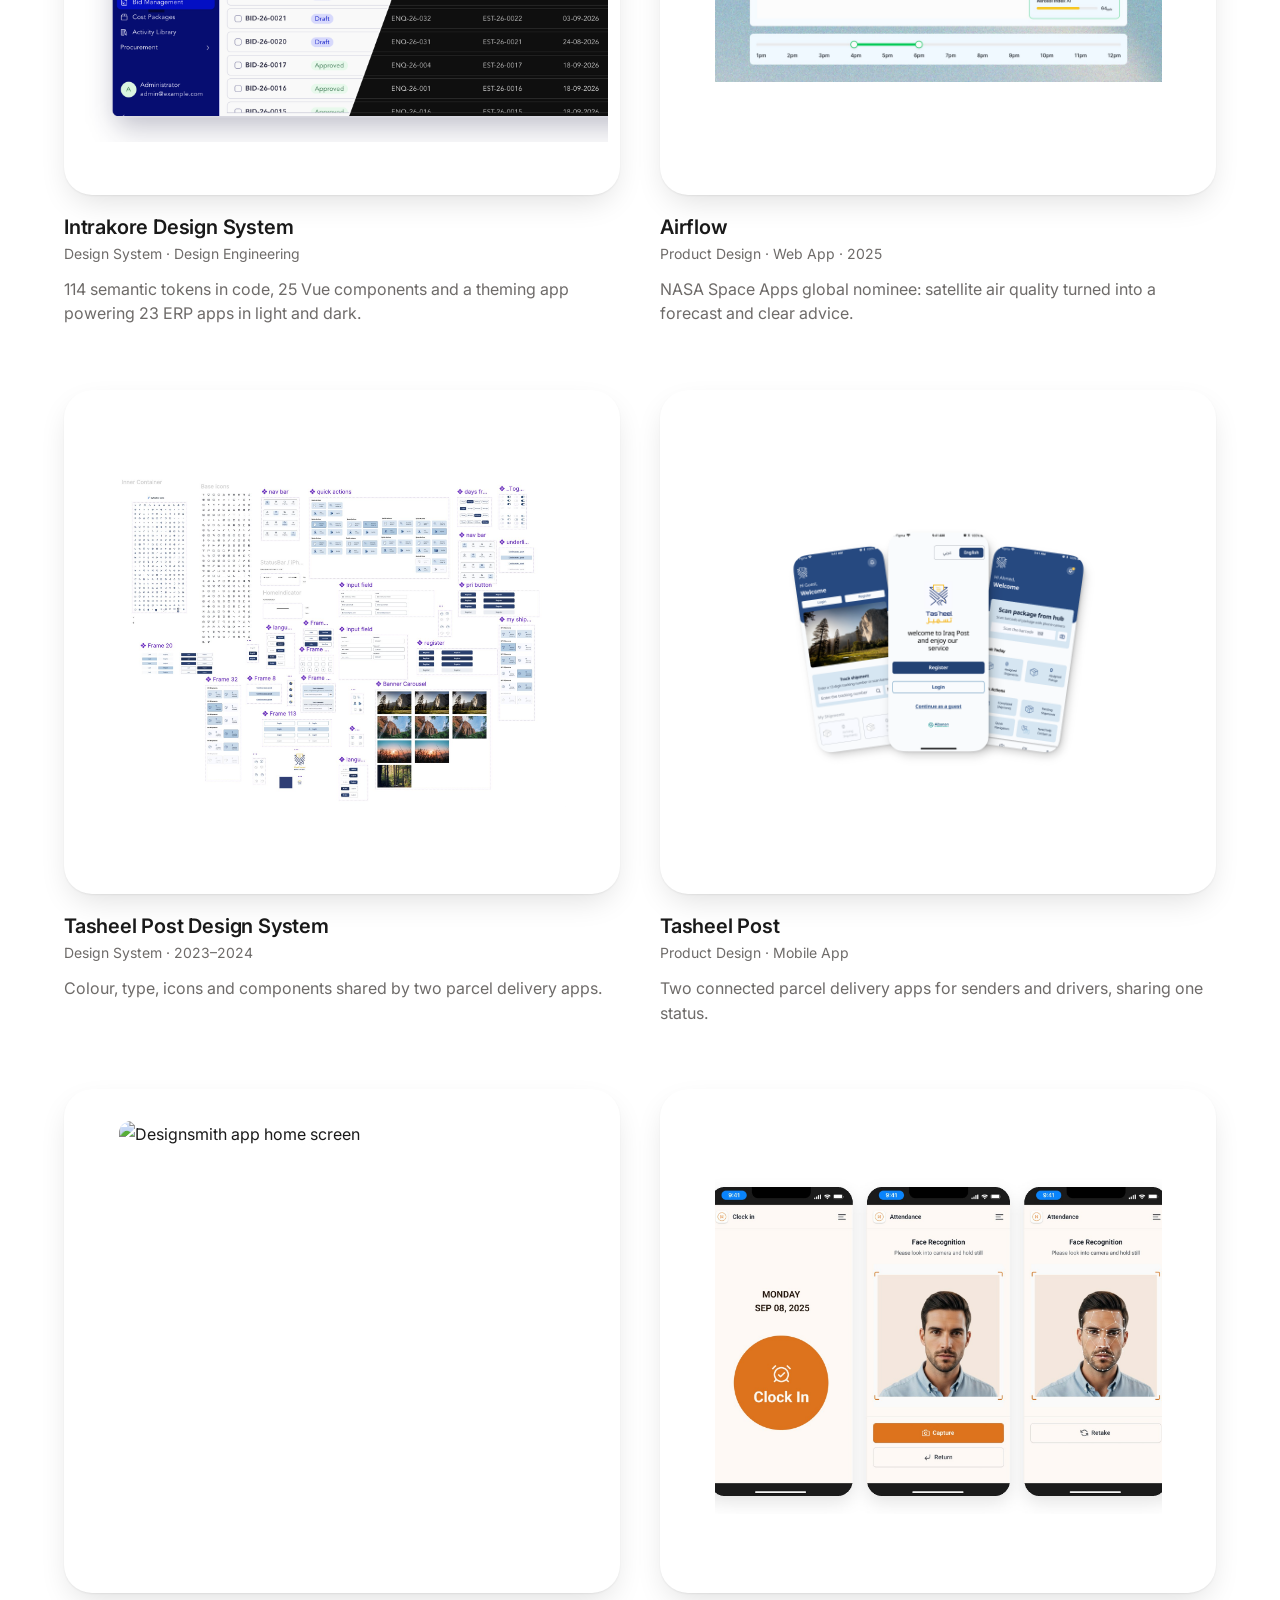
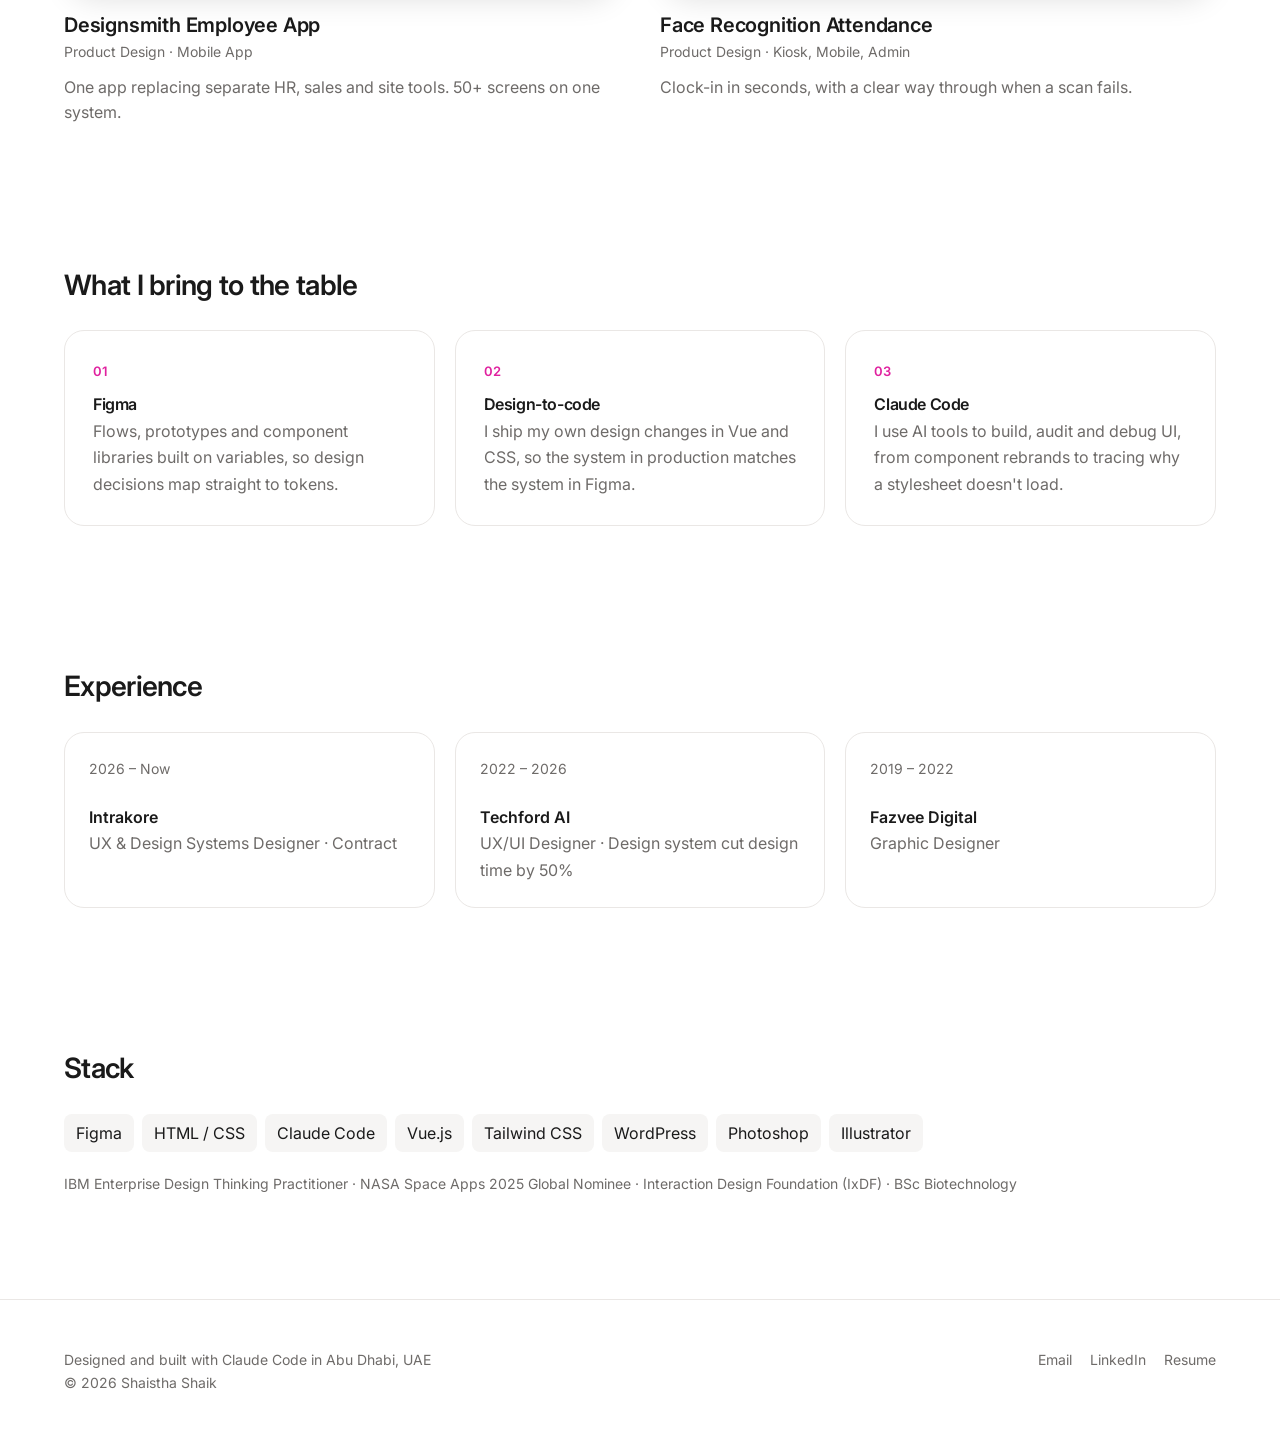
==== commit c2fc27e3: "Add certifications, NASA badge" ====
--- a/index.html
+++ b/index.html
@@ -63,7 +63,7 @@
           <p>114 semantic tokens in code, 25 Vue components and a theming app powering 23 ERP apps in light and dark.</p>
         </a>
         <a class="card" href="airflow.html" data-cat="pd">
-          <div class="thumb"><div class="aqi-thumb"><strong><small>Forecast · 16:30</small>AQI 125</strong><div class="aqi"><div class="aqi-bar"><i class="g"></i><i class="m"></i><i class="u"></i><b style="left:83.3%"></b></div></div></div></div>
+          <div class="thumb"><img src="img/airflow-hero.jpg" alt="Airflow forecast map with AQI score, pollutant breakdown and 24-hour time slider" loading="lazy"></div>
           <h3>Airflow</h3>
           <p class="cat">Product Design · Web App · 2025</p>
           <p>NASA Space Apps global nominee: satellite air quality turned into a forecast and clear advice.</p>
@@ -124,7 +124,7 @@
       <div class="stack">
         <span>Figma</span><span>HTML / CSS</span><span>Claude Code</span><span>Vue.js</span><span>Tailwind CSS</span><span>WordPress</span><span>Photoshop</span><span>Illustrator</span>
       </div>
-      <p class="muted" style="margin-top:20px;font-size:14px">IBM Enterprise Design Thinking Practitioner · Interaction Design Foundation (IxDF) · BSc Biotechnology</p>
+      <p class="muted" style="margin-top:20px;font-size:14px">IBM Enterprise Design Thinking Practitioner · NASA Space Apps 2025 Global Nominee · Interaction Design Foundation (IxDF) · BSc Biotechnology</p>
     </div>
   </section>
 </main>
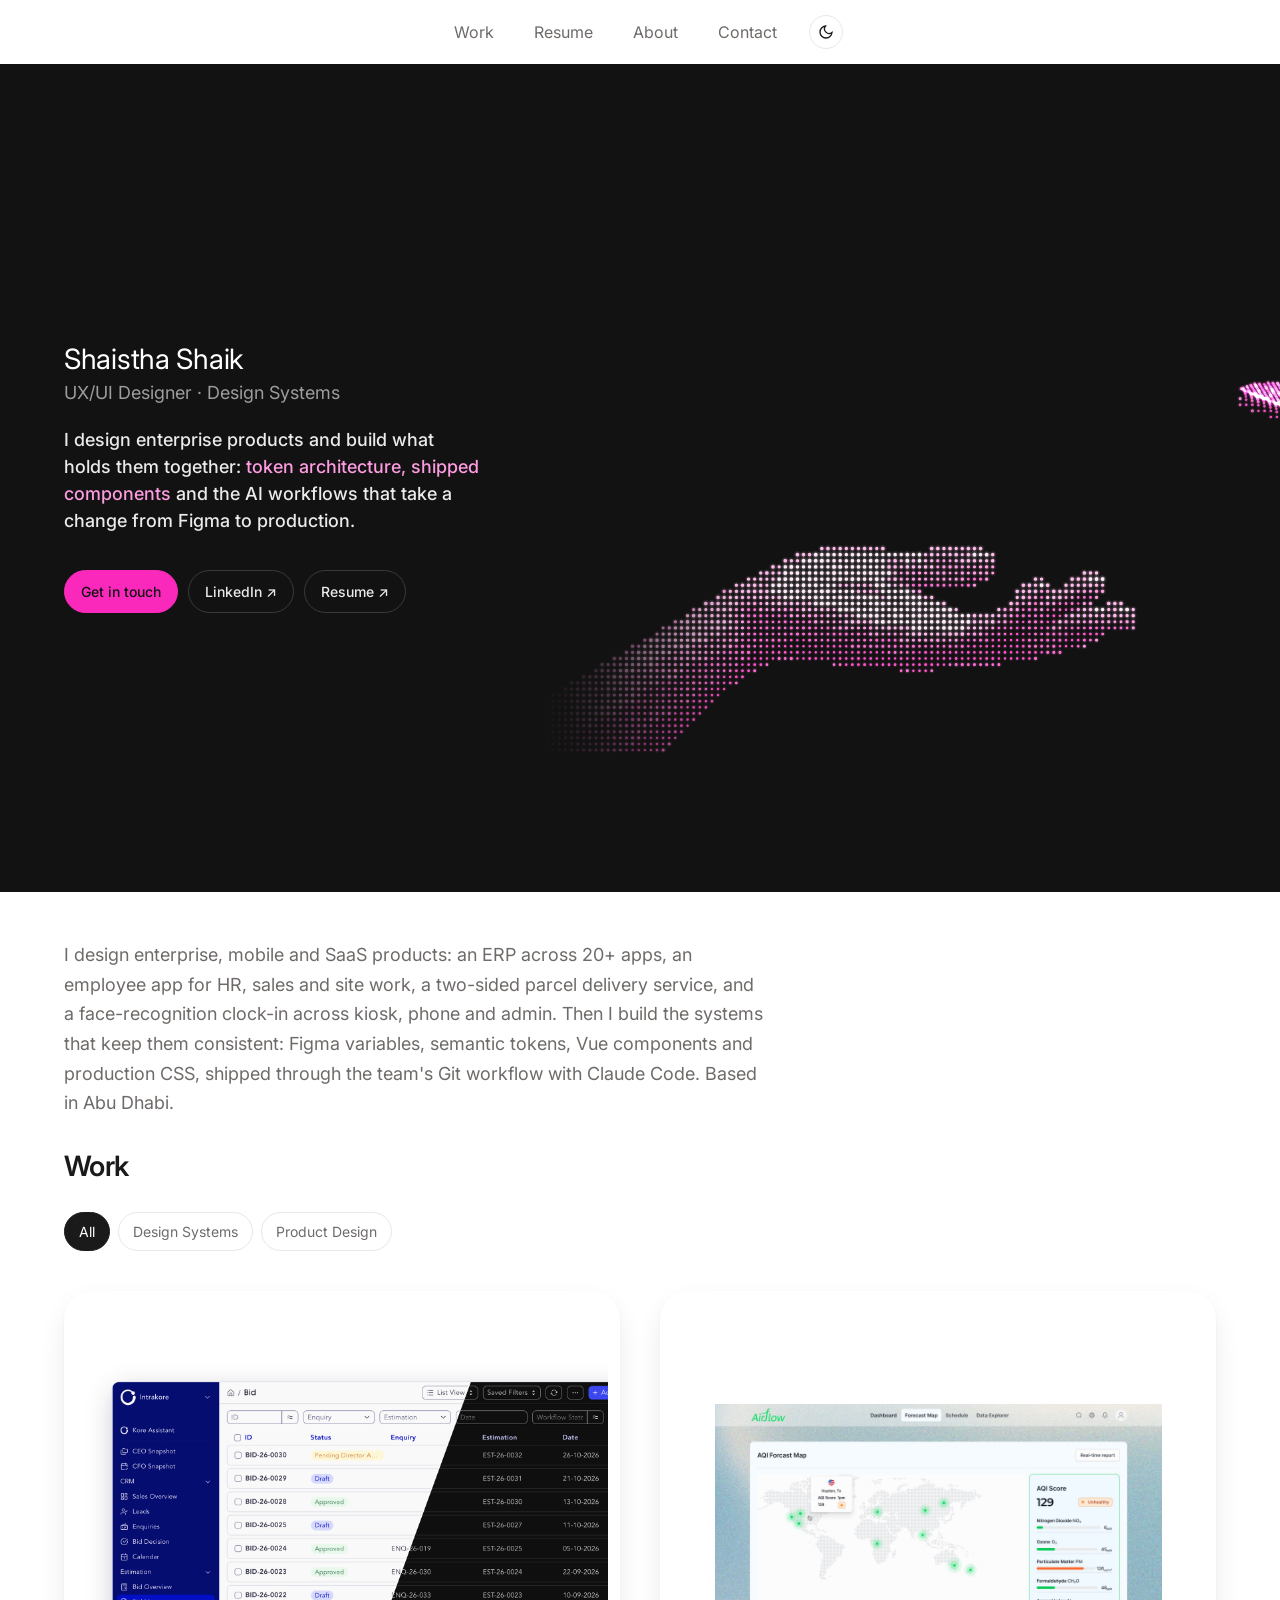
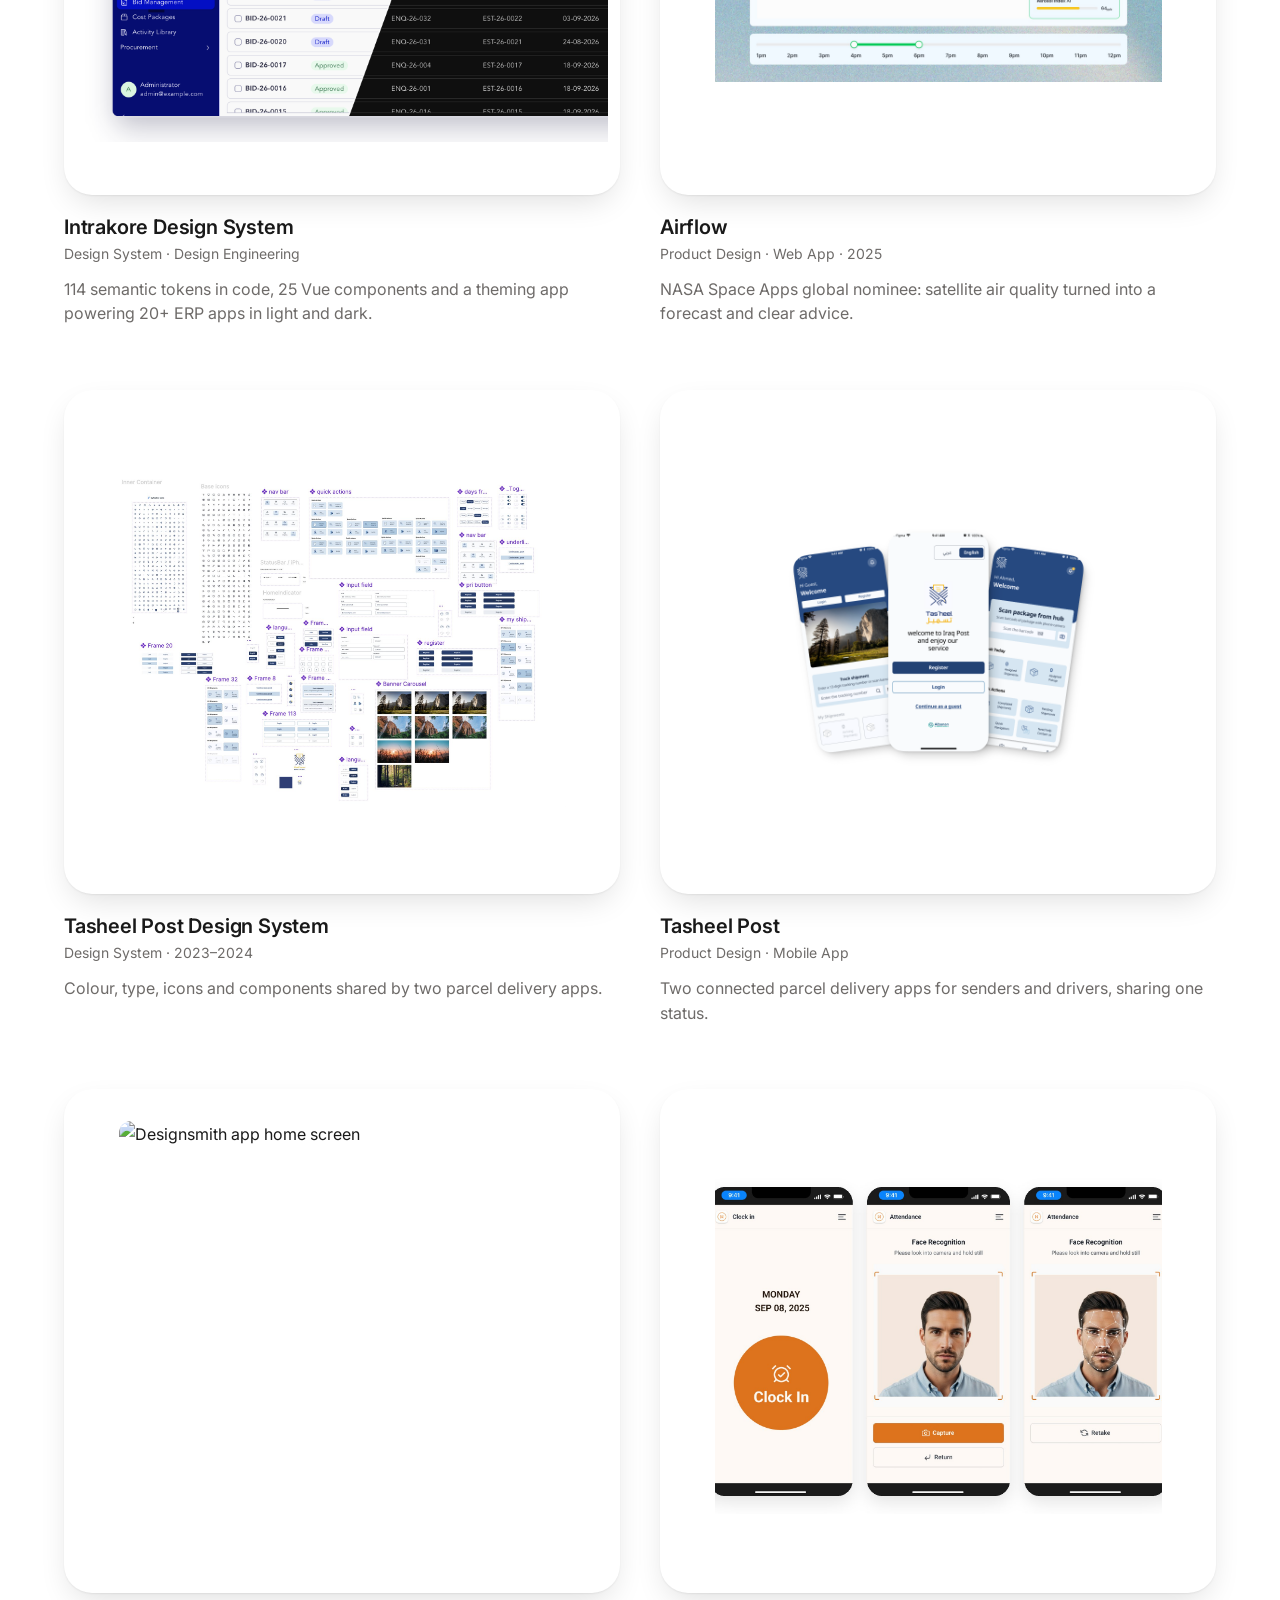
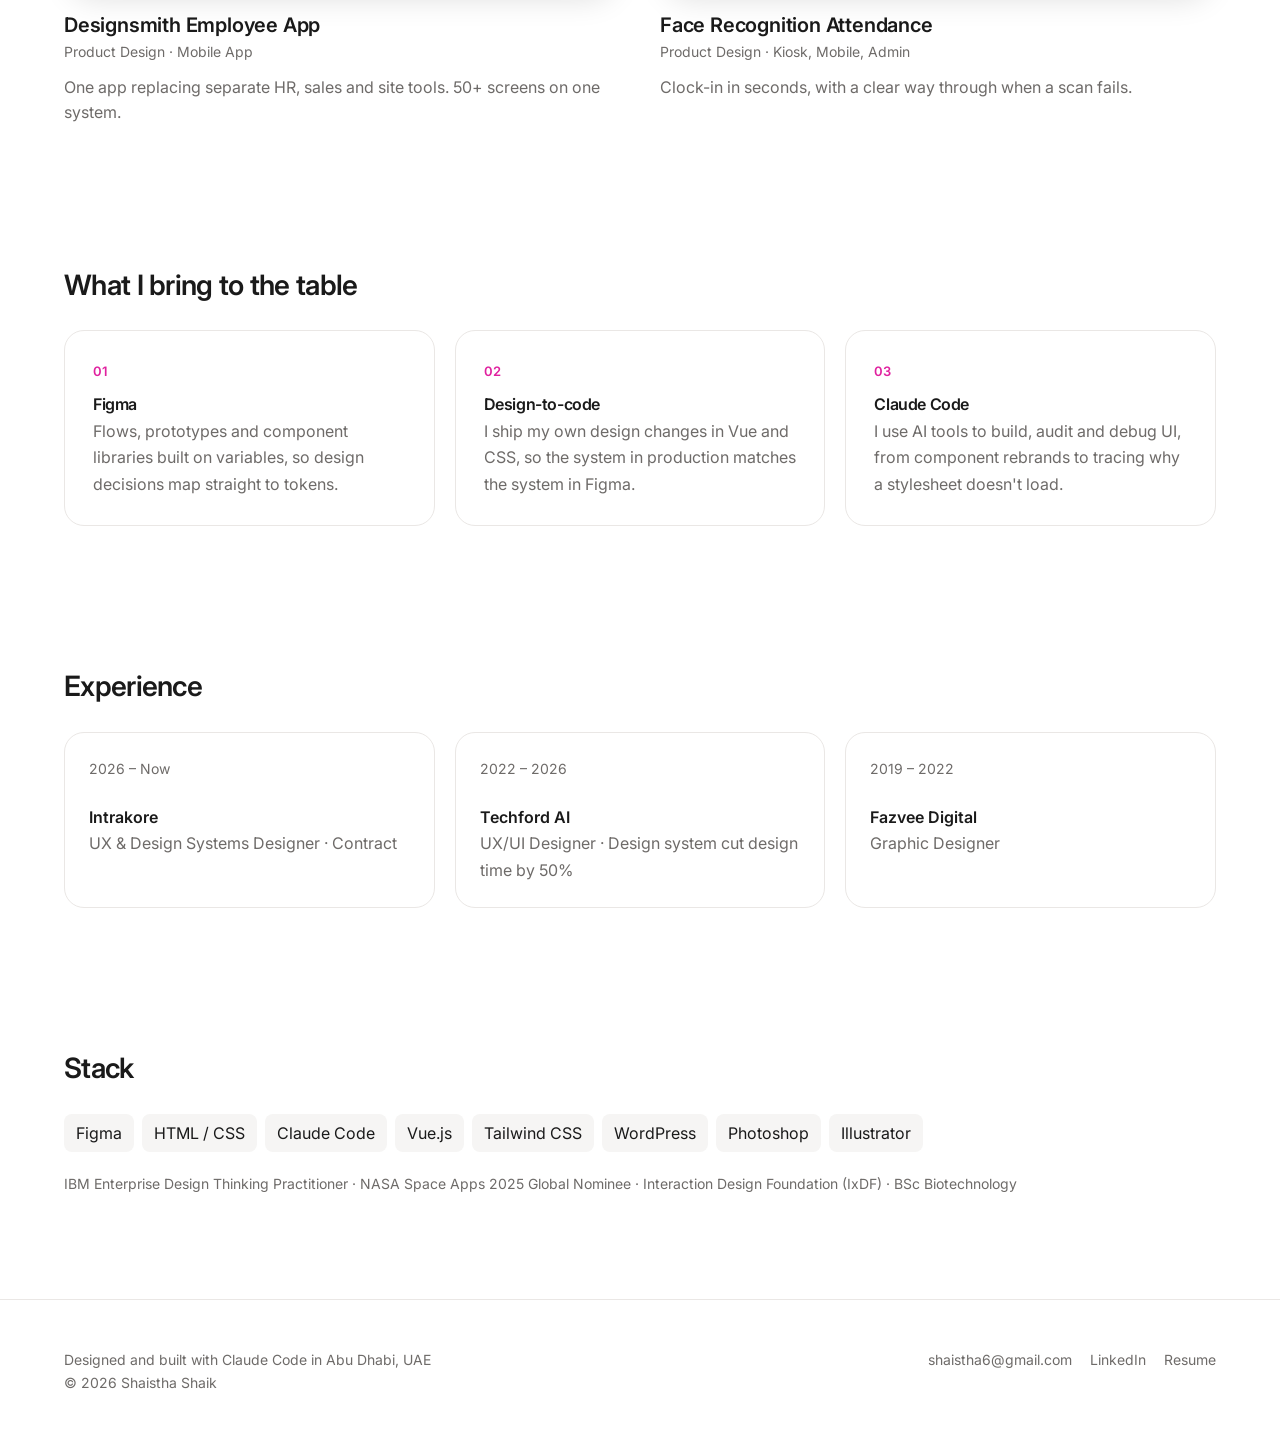
==== commit 303ac105: "Use 20+ apps, show email" ====
--- a/index.html
+++ b/index.html
@@ -44,7 +44,7 @@
   </section>
 
   <div class="wrap intro-wrap">
-    <p class="intro">I design enterprise, mobile and SaaS products: an ERP across 23 apps, an employee app for HR, sales and site work, a two-sided parcel delivery service, and a face-recognition clock-in across kiosk, phone and admin. Then I build the systems that keep them consistent: Figma variables, semantic tokens, Vue components and production CSS, shipped through the team's Git workflow with Claude Code. Based in Abu Dhabi.</p>
+    <p class="intro">I design enterprise, mobile and SaaS products: an ERP across 20+ apps, an employee app for HR, sales and site work, a two-sided parcel delivery service, and a face-recognition clock-in across kiosk, phone and admin. Then I build the systems that keep them consistent: Figma variables, semantic tokens, Vue components and production CSS, shipped through the team's Git workflow with Claude Code. Based in Abu Dhabi.</p>
   </div>
 
   <section id="work">
@@ -60,7 +60,7 @@
           <div class="thumb"><img src="img/intrakore.png" alt="Intrakore ERP in light and dark mode"></div>
           <h3>Intrakore Design System</h3>
           <p class="cat">Design System · Design Engineering</p>
-          <p>114 semantic tokens in code, 25 Vue components and a theming app powering 23 ERP apps in light and dark.</p>
+          <p>114 semantic tokens in code, 25 Vue components and a theming app powering 20+ ERP apps in light and dark.</p>
         </a>
         <a class="card" href="airflow.html" data-cat="pd">
           <div class="thumb"><img src="img/airflow-hero.jpg" alt="Airflow forecast map with AQI score, pollutant breakdown and 24-hour time slider" loading="lazy"></div>
@@ -132,7 +132,7 @@
 <footer>
   <div class="wrap row">
     <div>Designed and built with Claude Code in Abu Dhabi, UAE<br>© 2026 Shaistha Shaik</div>
-    <div class="links"><a href="mailto:shaistha6@gmail.com">Email</a><a href="https://www.linkedin.com/in/shaistha-shaik" target="_blank" rel="noopener">LinkedIn</a><a href="Shaistha_Shaik_Resume.pdf" target="_blank" rel="noopener">Resume</a></div>
+    <div class="links"><a href="mailto:shaistha6@gmail.com">shaistha6@gmail.com</a><a href="https://www.linkedin.com/in/shaistha-shaik" target="_blank" rel="noopener">LinkedIn</a><a href="Shaistha_Shaik_Resume.pdf" target="_blank" rel="noopener">Resume</a></div>
   </div>
 </footer>
 </body>
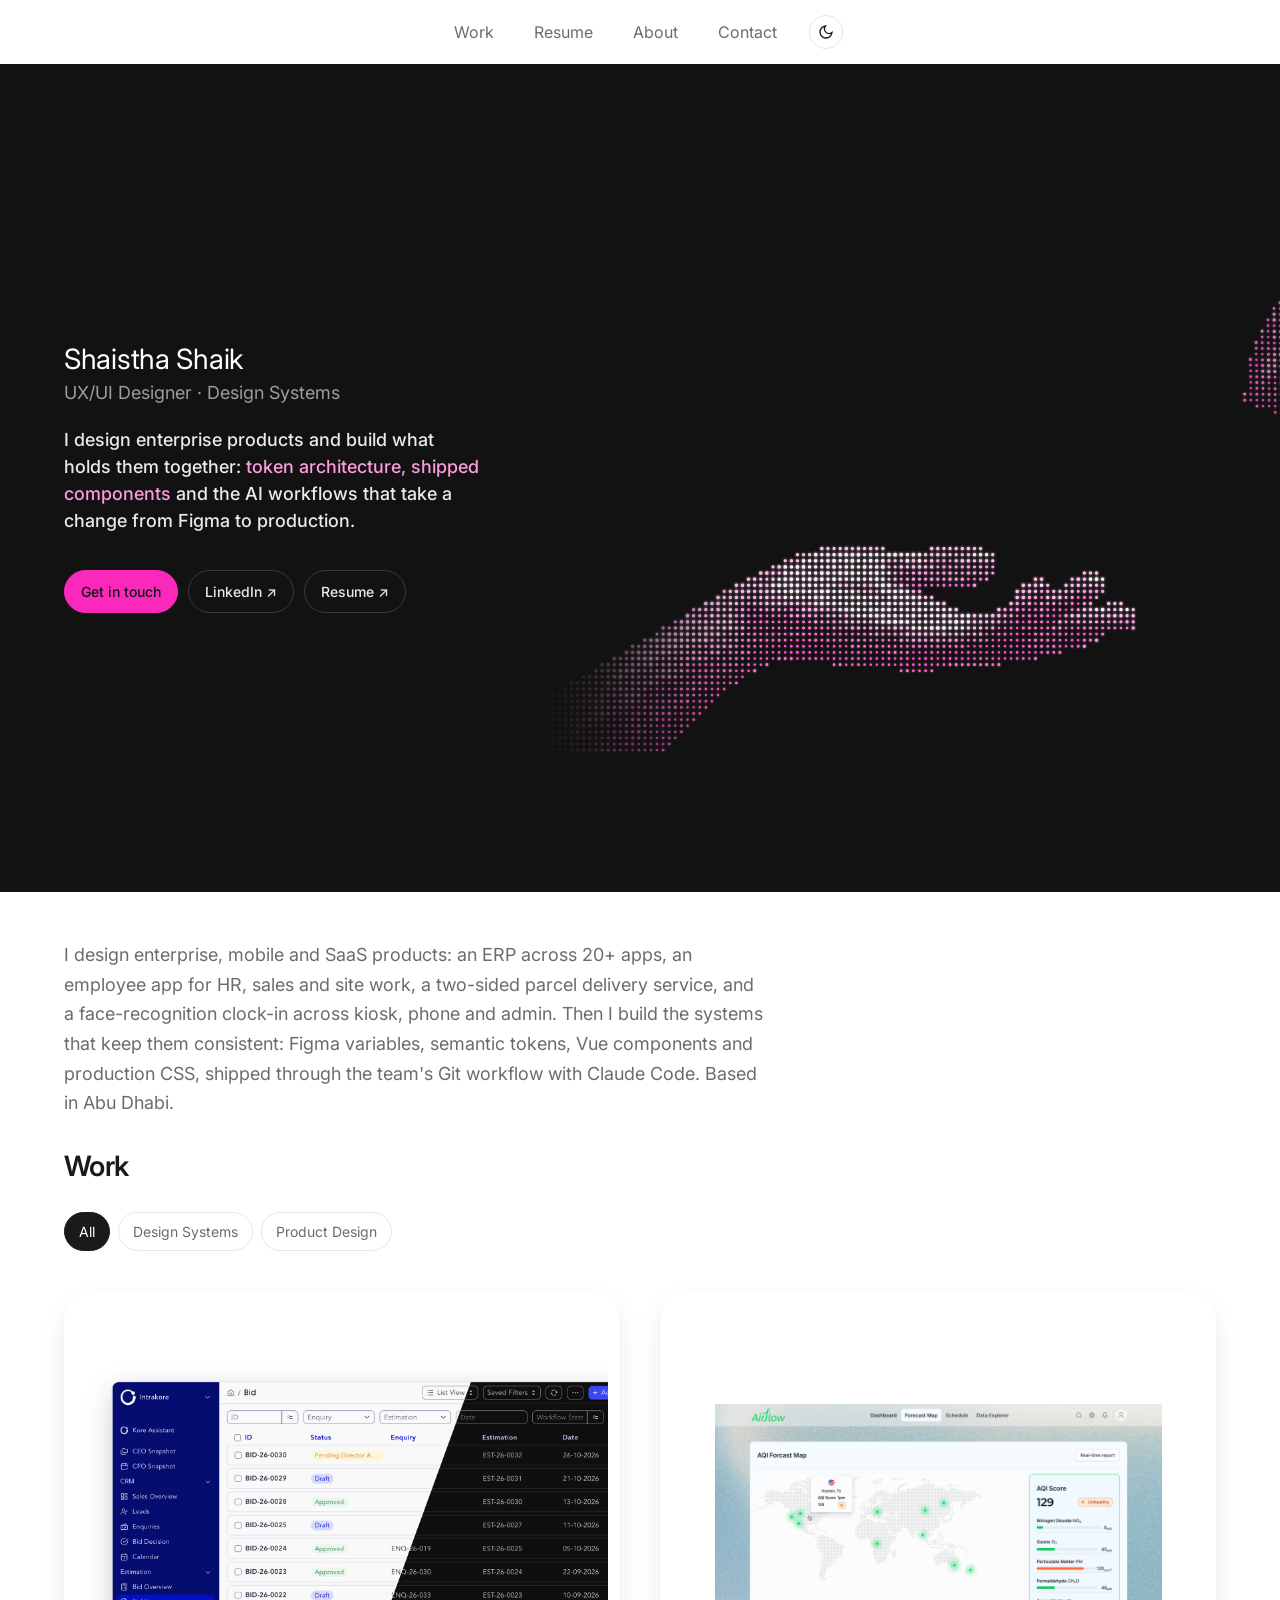
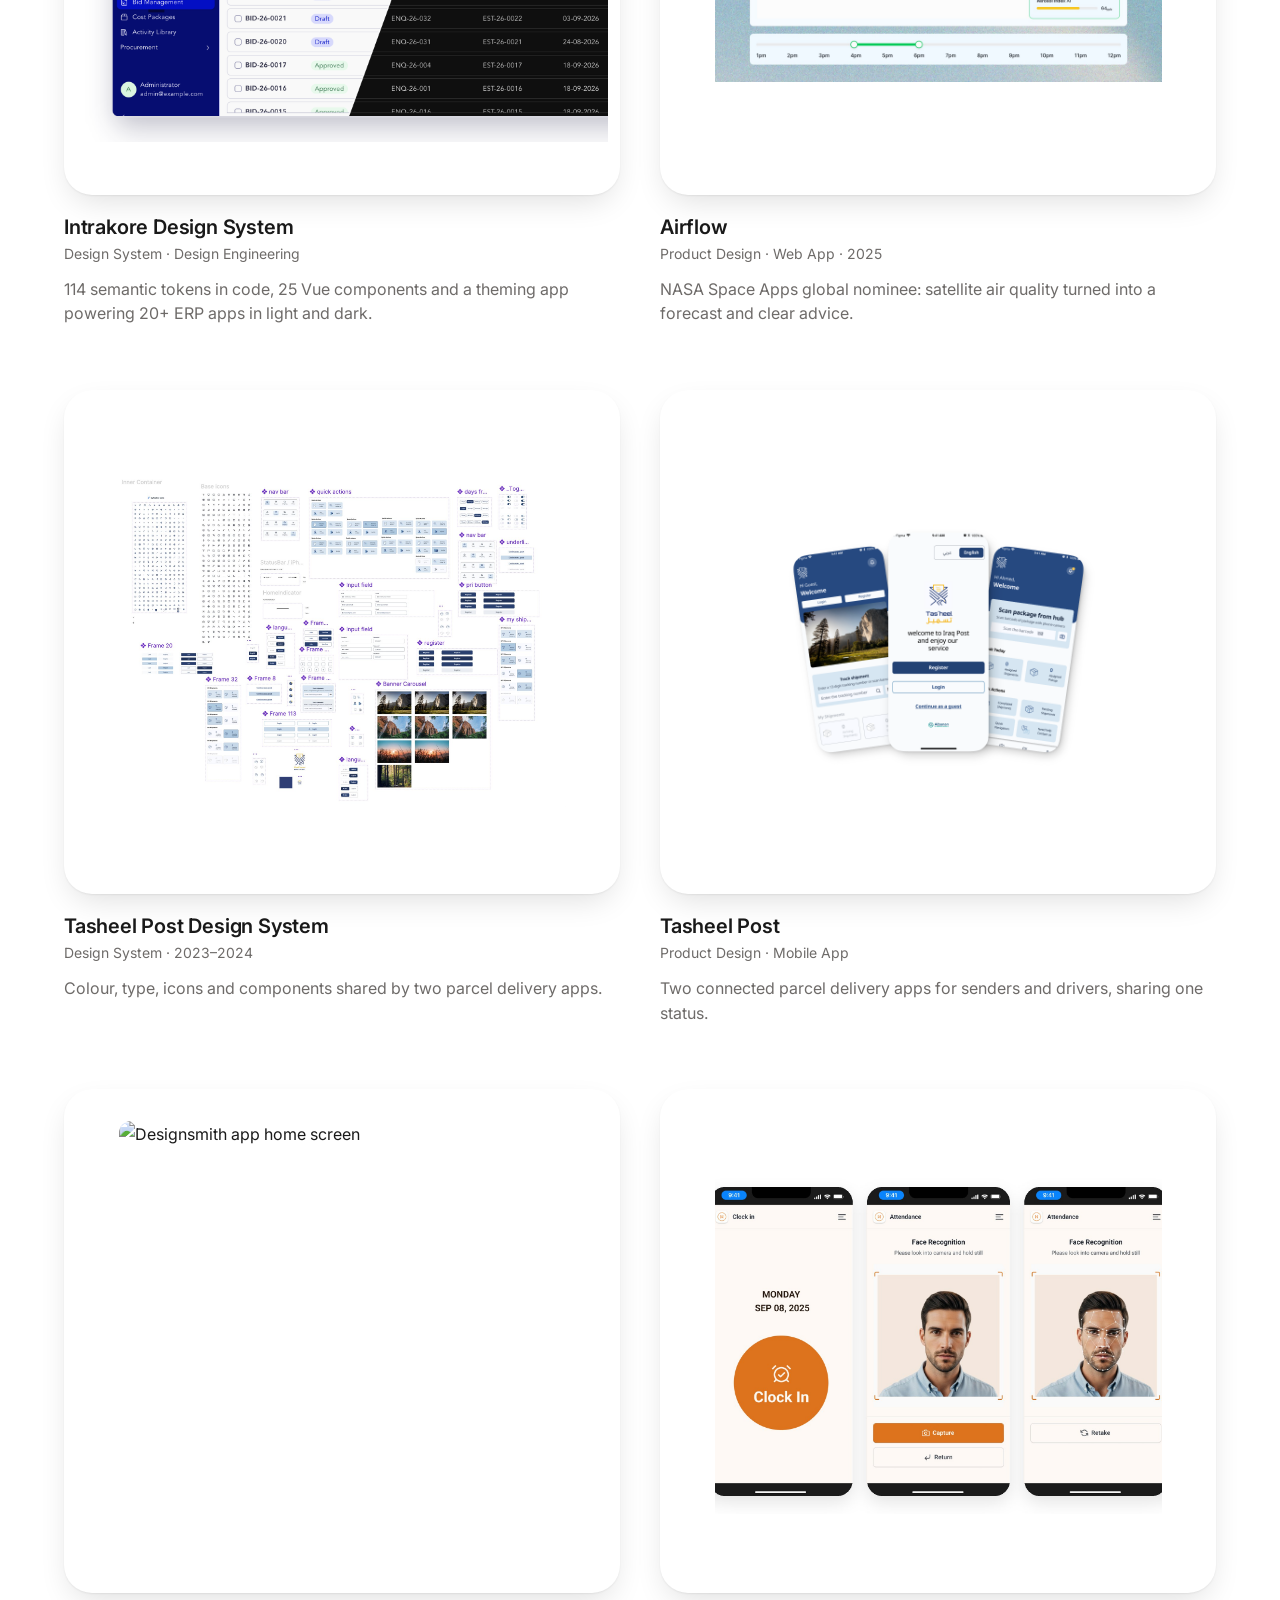
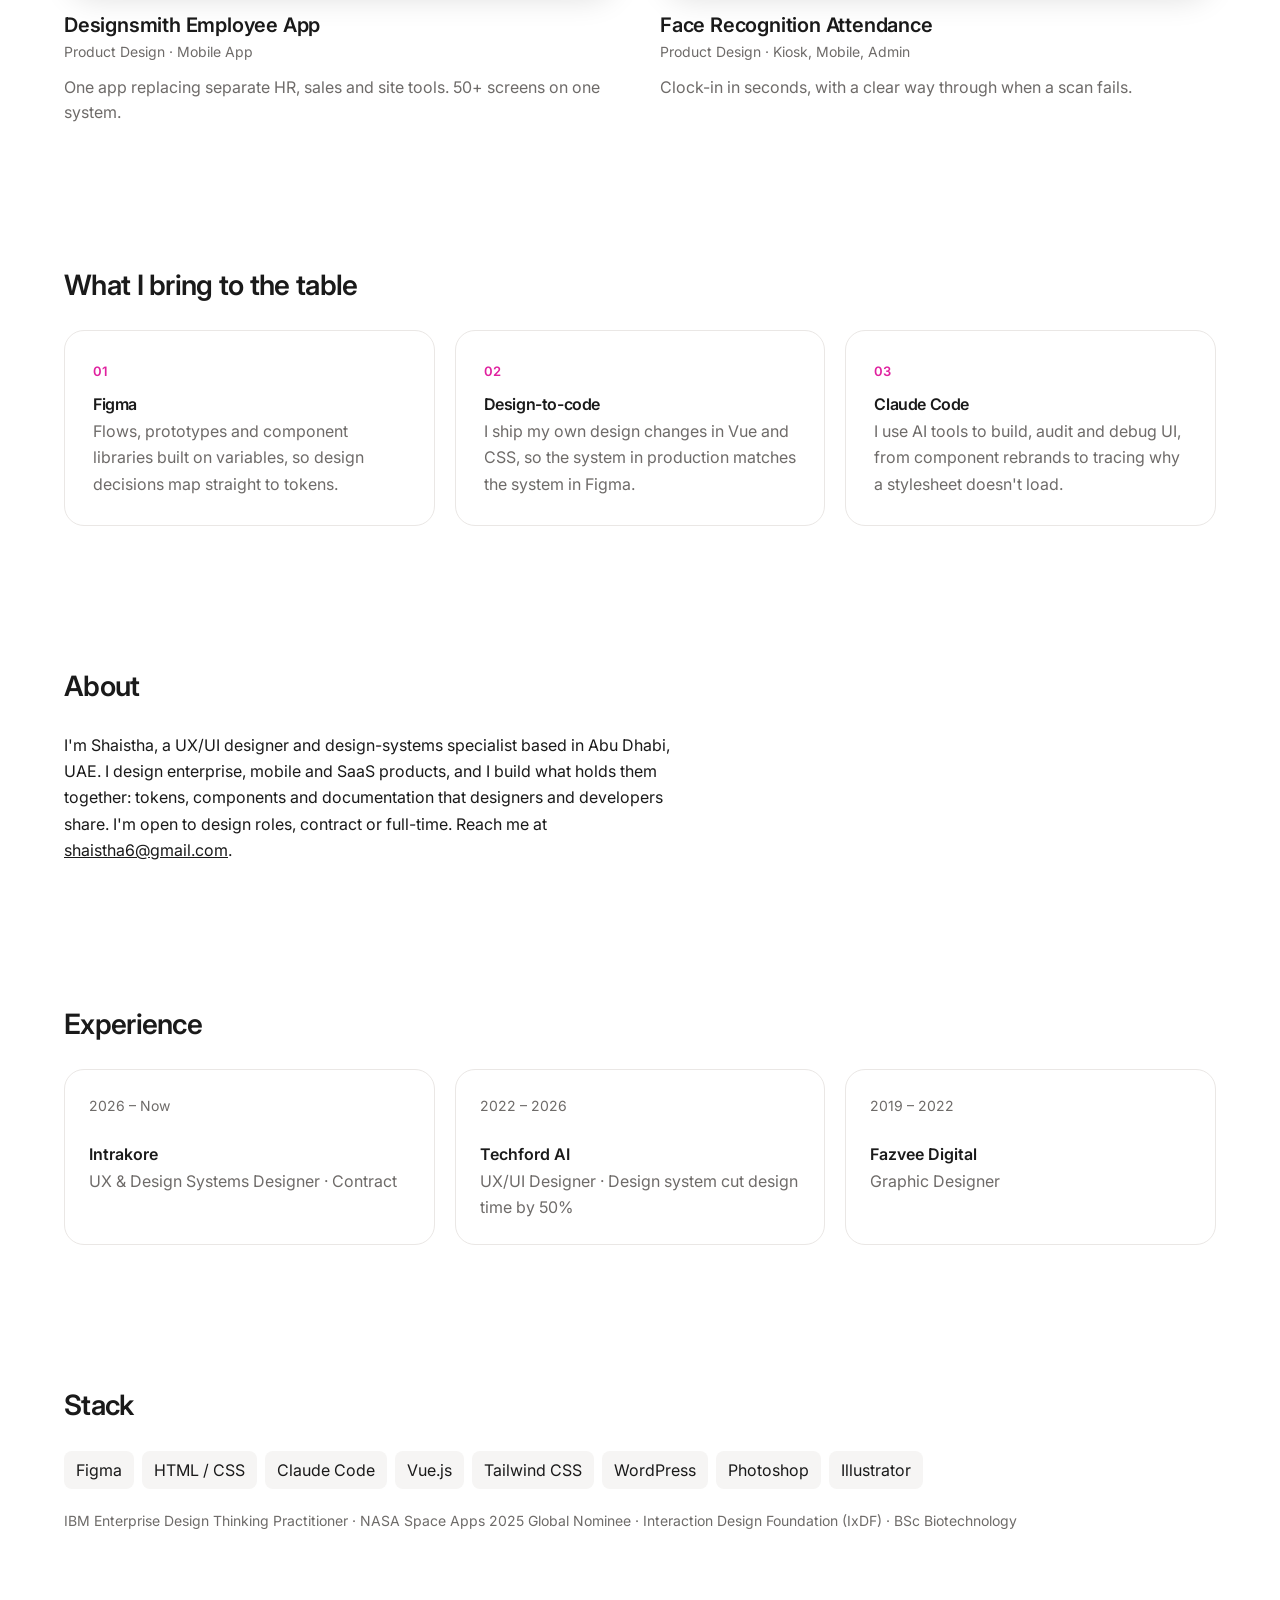
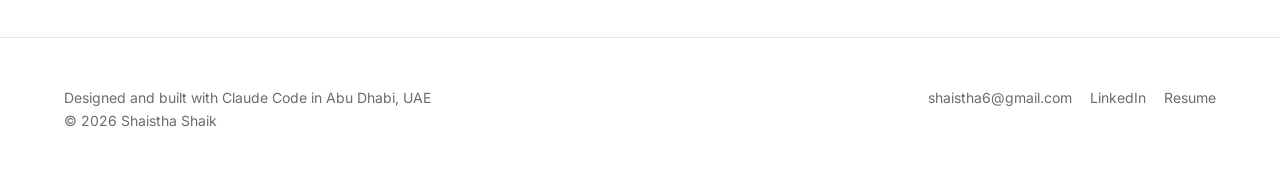
==== commit f0660127: "About section, 20+ apps, visible email" ====
--- a/index.html
+++ b/index.html
@@ -109,6 +109,13 @@
 
   <section id="about">
     <div class="wrap">
+      <h2>About</h2>
+      <p style="max-width:62ch">I'm Shaistha, a UX/UI designer and design-systems specialist based in Abu Dhabi, UAE. I design enterprise, mobile and SaaS products, and I build what holds them together: tokens, components and documentation that designers and developers share. I'm open to design roles, contract or full-time. Reach me at <a href="mailto:shaistha6@gmail.com">shaistha6@gmail.com</a>.</p>
+    </div>
+  </section>
+
+  <section id="experience">
+    <div class="wrap">
       <h2>Experience</h2>
       <ul class="xp">
         <li><div><strong>Intrakore</strong><em>UX &amp; Design Systems Designer · Contract</em></div><span>2026 – Now</span></li>
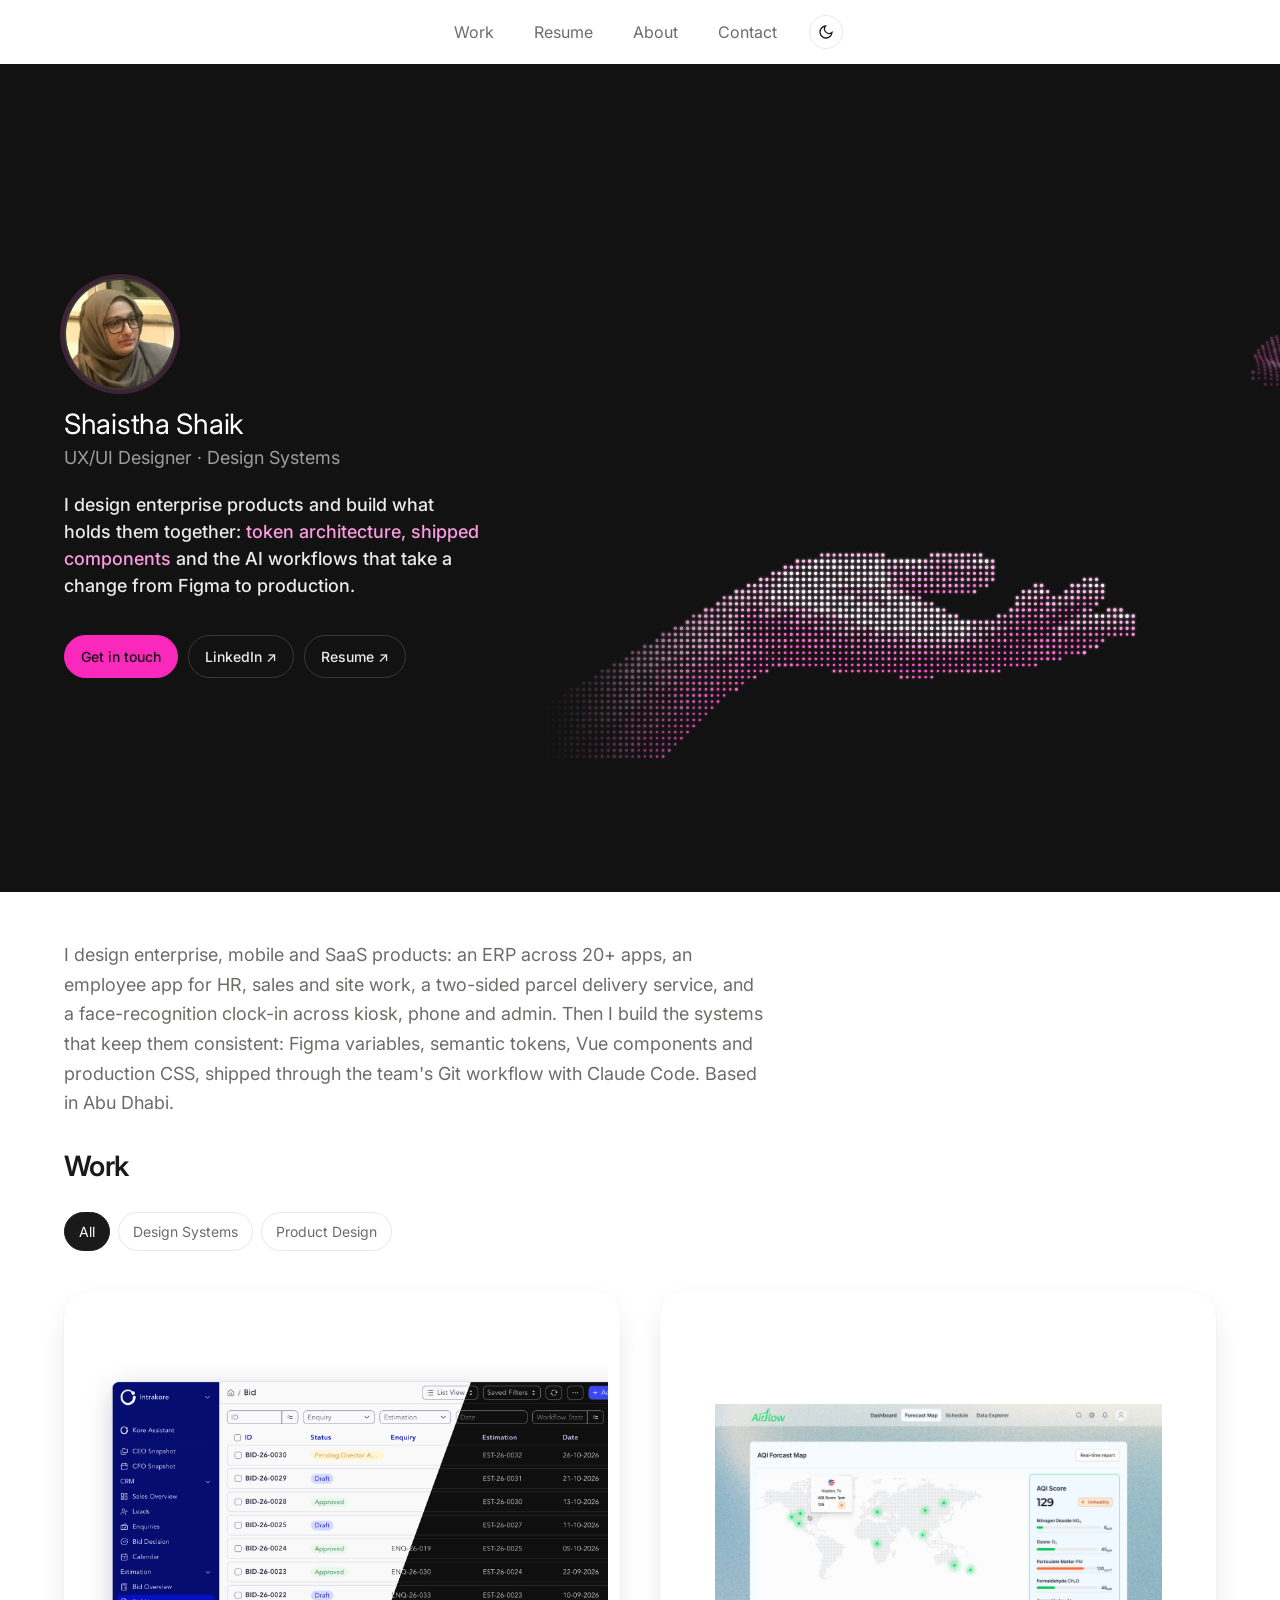
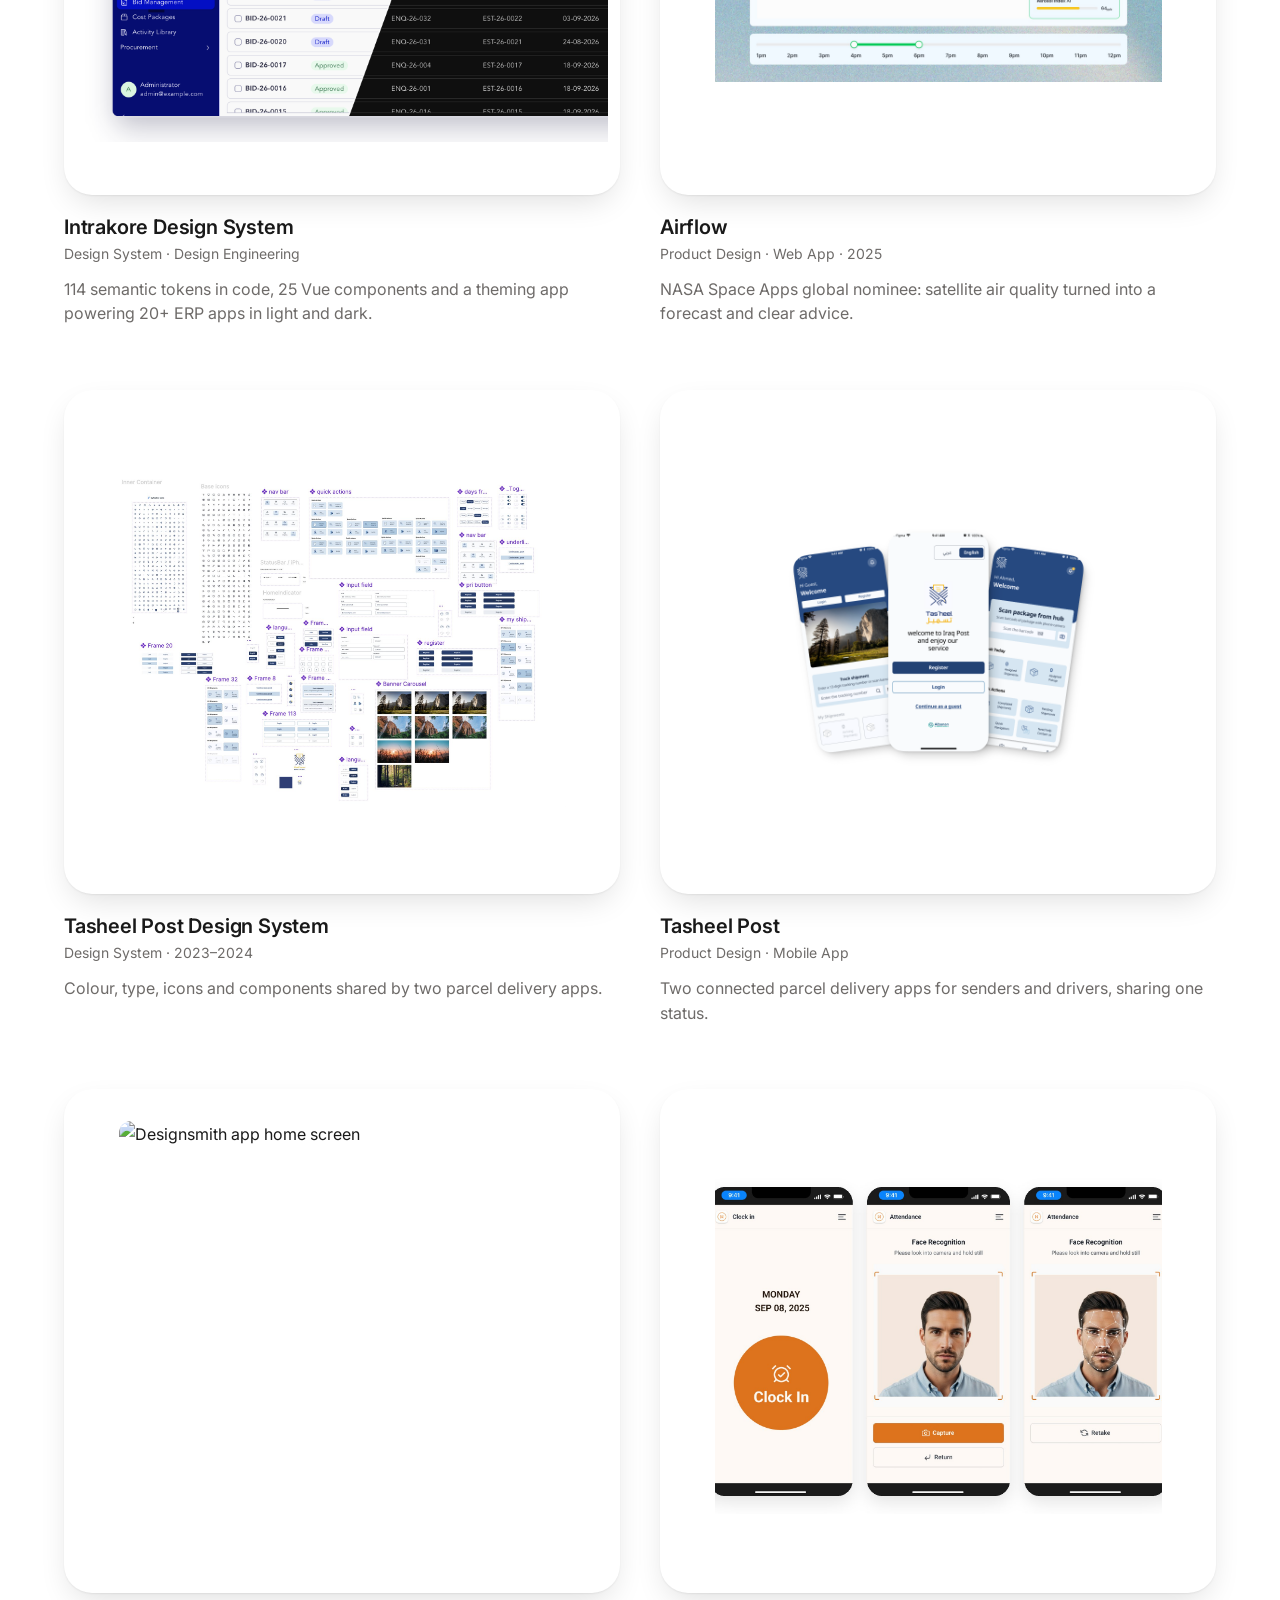
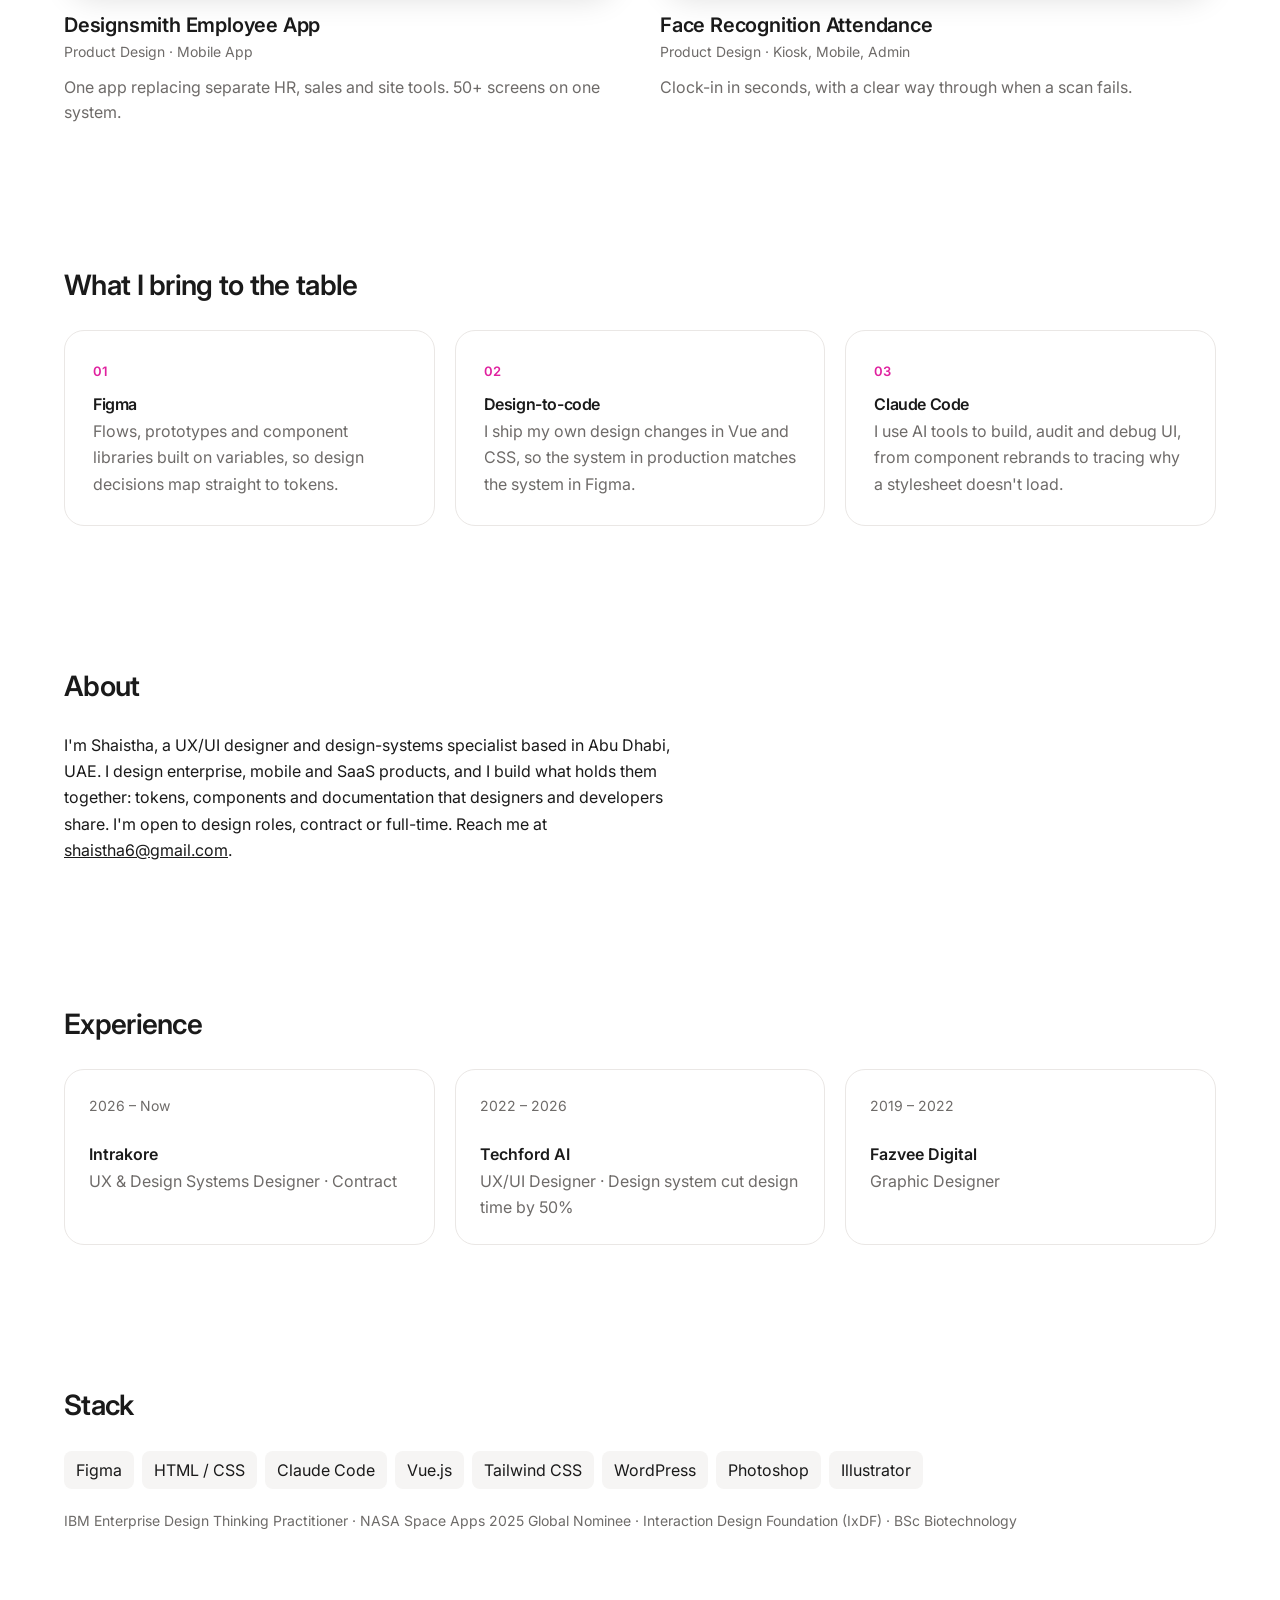
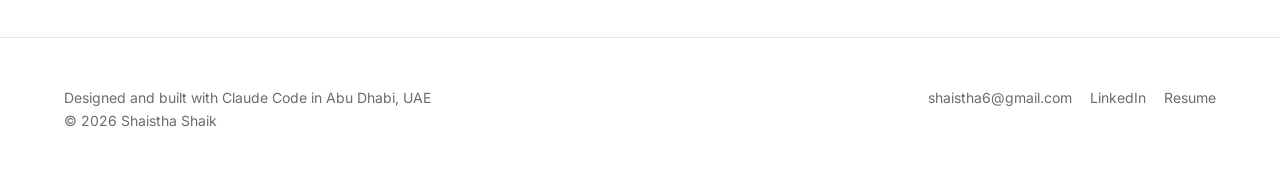
==== commit 41217125: "Profile picture beside name" ====
--- a/index.html
+++ b/index.html
@@ -32,6 +32,7 @@
   <section class="dot-hero" aria-label="Introduction">
     <canvas id="dots" aria-hidden="true"></canvas>
     <div class="hero-copy">
+      <img class="avatar" src="img/shaistha.jpg" alt="Shaistha Shaik" width="112" height="112">
       <h1>Shaistha Shaik</h1>
       <p class="role">UX/UI Designer · Design Systems</p>
       <p class="statement">I design enterprise products and build what holds them together: <span>token architecture, shipped components</span> and the AI workflows that take a change from Figma to production.</p>
--- a/style.css
+++ b/style.css
@@ -298,44 +298,6 @@
 @media (max-width: 640px) { .facts { grid-template-columns: 1fr; } }
 @media (max-width: 900px) { .chapter { grid-template-columns: minmax(0, 1fr); } }
 
-/* ===== Wider portfolio layout ===== */
-:root { --wrap: 1200px; }
-section > .wrap > h2 { font-size: 28px; font-weight: 600; margin-bottom: 28px; }
-section { padding: 72px 0; }
-.work { grid-template-columns: 1fr 1fr; column-gap: 40px; row-gap: 64px; }
-.card .thumb { aspect-ratio: 16 / 11; border-radius: 20px; }
-.card h3 { font-size: 20px; margin-top: 20px; }
-.bring { grid-template-columns: repeat(3, 1fr); gap: 20px; }
-.bring .item { grid-template-columns: 1fr; padding: 28px; gap: 12px; border-radius: 20px; }
-.xp { display: grid; grid-template-columns: repeat(3, 1fr); gap: 20px; }
-.xp li { flex-direction: column; justify-content: flex-start; padding: 24px; border: 1px solid var(--line); border-radius: 20px; }
-.xp li:last-child { border-bottom: 1px solid var(--line); }
-.xp li:first-child { padding-top: 24px; }
-.xp span { order: -1; margin-bottom: 8px; }
-.intro-wrap .intro { font-size: 18px; max-width: 64ch; }
-.cs-hero { padding: 56px 0 40px; }
-.cs-hero h1 { font-size: 44px; max-width: 22ch; }
-.cs-hero .lede { font-size: 18px; max-width: 64ch; }
-.facts { grid-template-columns: repeat(4, 1fr); column-gap: 24px; }
-.facts div:nth-child(odd) { padding-right: 0; }
-.cs-art, .hero-fig { margin-top: 16px; }
-.chapter { display: grid; grid-template-columns: 220px minmax(0, 1fr); column-gap: 56px; padding: 56px 0; border-top: 1px solid var(--line); }
-.chapter > .label { grid-column: 1; grid-row: 1 / span 30; align-self: start; position: sticky; top: 96px; margin: 6px 0 0; }
-.chapter > :not(.label) { grid-column: 2; }
-.chapter h2, .chapter > p, .chapter > ul, .chapter > ol, .chapter > div > p, .chapter > div > ul, .chapter > div > h2 { max-width: 720px; }
-.chapter h2 { font-size: 28px; }
-.chapter:has(> .stats:only-child) { display: block; border-top: 0; padding-top: 24px; }
-@media (max-width: 900px) {
-  .work { grid-template-columns: 1fr; row-gap: 48px; }
-  .bring, .xp { grid-template-columns: 1fr; }
-  .facts { grid-template-columns: 1fr 1fr; }
-  .chapter { grid-template-columns: minmax(0, 1fr); padding: 40px 0; }
-  .chapter > .label { grid-row: auto; position: static; margin-bottom: 8px; }
-  .chapter > :not(.label) { grid-column: 1; }
-  .cs-hero h1 { font-size: 32px; }
-}
-@media (max-width: 640px) { .facts { grid-template-columns: 1fr; } }
-
 /* Nav: 16px links, fuchsia hover */
 .nav ul { font-size: 16px; gap: 8px; }
 .nav ul a:not(.brand) { display: inline-block; padding: 8px 16px; border-radius: 999px; transition: color .2s ease, background .2s ease; }
@@ -344,7 +306,7 @@
 .toggle:hover { border-color: var(--accent); color: var(--accent); }
 @media (max-width: 900px) { .nav ul { gap: 2px; } .nav ul a:not(.brand) { padding: 8px 10px; } }
 
-/* Elevated preview cards: image centred, zooms out on hover */
+/* Elevated preview cards: soft card, image zooms out on hover */
 :root { --card-bg: #FFFFFF; --card-shadow: 0 1px 2px rgba(0,0,0,.06), 0 12px 32px -8px rgba(0,0,0,.14); --card-shadow-hover: 0 2px 4px rgba(0,0,0,.08), 0 22px 44px -10px rgba(0,0,0,.2); }
 :root[data-theme="dark"] { --card-bg: #1B1B1B; --card-shadow: 0 1px 2px rgba(0,0,0,.4), 0 12px 32px -8px rgba(0,0,0,.6); --card-shadow-hover: 0 2px 4px rgba(0,0,0,.5), 0 22px 44px -10px rgba(0,0,0,.7); }
 @media (prefers-color-scheme: dark) { :root:not([data-theme="light"]) { --card-bg: #1B1B1B; --card-shadow: 0 1px 2px rgba(0,0,0,.4), 0 12px 32px -8px rgba(0,0,0,.6); --card-shadow-hover: 0 2px 4px rgba(0,0,0,.5), 0 22px 44px -10px rgba(0,0,0,.7); } }
@@ -381,6 +343,24 @@
 
 /* Nav without brand: centred links */
 .nav .wrap { justify-content: center; }
+
+/* Token ladder diagram */
+.ladder { margin: 24px 0; max-width: 860px; }
+.ladder-head, .ladder-row { display: grid; grid-template-columns: 64px repeat(3, 1fr); gap: 12px 28px; align-items: stretch; }
+.ladder-head { margin-bottom: 8px; font-size: 12px; letter-spacing: .08em; text-transform: uppercase; color: var(--muted); }
+.ladder-row { margin-top: 12px; }
+.ladder .mode { align-self: center; font-size: 13px; color: var(--muted); }
+.ladder .node { position: relative; border: 1px solid var(--line); border-radius: 14px; padding: 14px 16px; display: flex; flex-direction: column; gap: 4px; background: var(--bg); min-width: 0; }
+.ladder .node + .node::before { content: "→"; position: absolute; left: -22px; top: 50%; transform: translateY(-50%); color: var(--accent); font-size: 16px; }
+.ladder .node code { font-size: 13px; overflow-wrap: anywhere; }
+.ladder .node small { font-size: 13px; color: var(--muted); }
+.ladder .sw { width: 28px; height: 28px; border-radius: 8px; border: 1px solid var(--line); margin-bottom: 4px; }
+.ladder figcaption { margin-top: 14px; font-size: 13px; color: var(--muted); }
+@media (max-width: 700px) {
+  .ladder-head { display: none; }
+  .ladder-row { grid-template-columns: 1fr; gap: 20px; margin-top: 20px; }
+  .ladder .node + .node::before { content: "↓"; left: 16px; top: -18px; transform: none; }
+}
 
 /* Before / after pair */
 .fig-pair { display: grid; grid-template-columns: 1fr 1fr; gap: 20px; margin: 24px 0 8px; max-width: 100%; }
@@ -423,7 +403,6 @@
 .hero-shots .fig { margin: 0; }
 .hero-shots .fig-light img { width: 100%; border-radius: 20px; }
 .hero-shots figcaption { margin-top: 10px; }
-.fig-light img { background: #f4f2f3; border: 0; border-radius: 20px; }
 
 /* Tasheel media */
 .vids { display: grid; grid-template-columns: 1fr 1fr; gap: 20px; margin: 8px 0 8px; }
@@ -456,9 +435,11 @@
 /* Tasheel design system page */
 .tds-fig { margin: 0 0 20px; }
 .tds-fig img { background: #fff; border-radius: 16px; width: 100%; height: auto; display: block; border: 1px solid rgba(128,128,128,.18); }
+.hero-shots .tds-fig img { border: 0; }
 .tds-pair { display: grid; grid-template-columns: 1fr 1fr; gap: 20px; align-items: start; margin-bottom: 8px; }
 .tds-stack { display: grid; gap: 0; }
 @media (max-width: 700px) { .tds-pair { grid-template-columns: 1fr; gap: 0; } }
+
 
 /* Home hero subtext 18px */
 .hero-copy .role, .hero-copy .statement { font-size: 18px; }
@@ -476,3 +457,6 @@
 .card .thumb .aqi-thumb { display: flex; flex-direction: column; justify-content: center; gap: 18px; padding: 8px 12px; }
 .aqi-thumb strong { font-size: 54px; line-height: 1; letter-spacing: -.02em; }
 .aqi-thumb strong small { display: block; font-size: 13px; font-weight: 500; letter-spacing: .04em; text-transform: uppercase; opacity: .6; margin-bottom: 6px; }
+
+.hero-copy .avatar { display: block; width: 112px; height: 112px; margin: 0 0 18px; border-radius: 50%; object-fit: cover; border: 2px solid #3a3a3a; box-shadow: 0 0 0 4px rgba(252,111,210,.18); }
+@media (max-width: 600px) { .hero-copy .avatar { width: 96px; height: 96px; } }
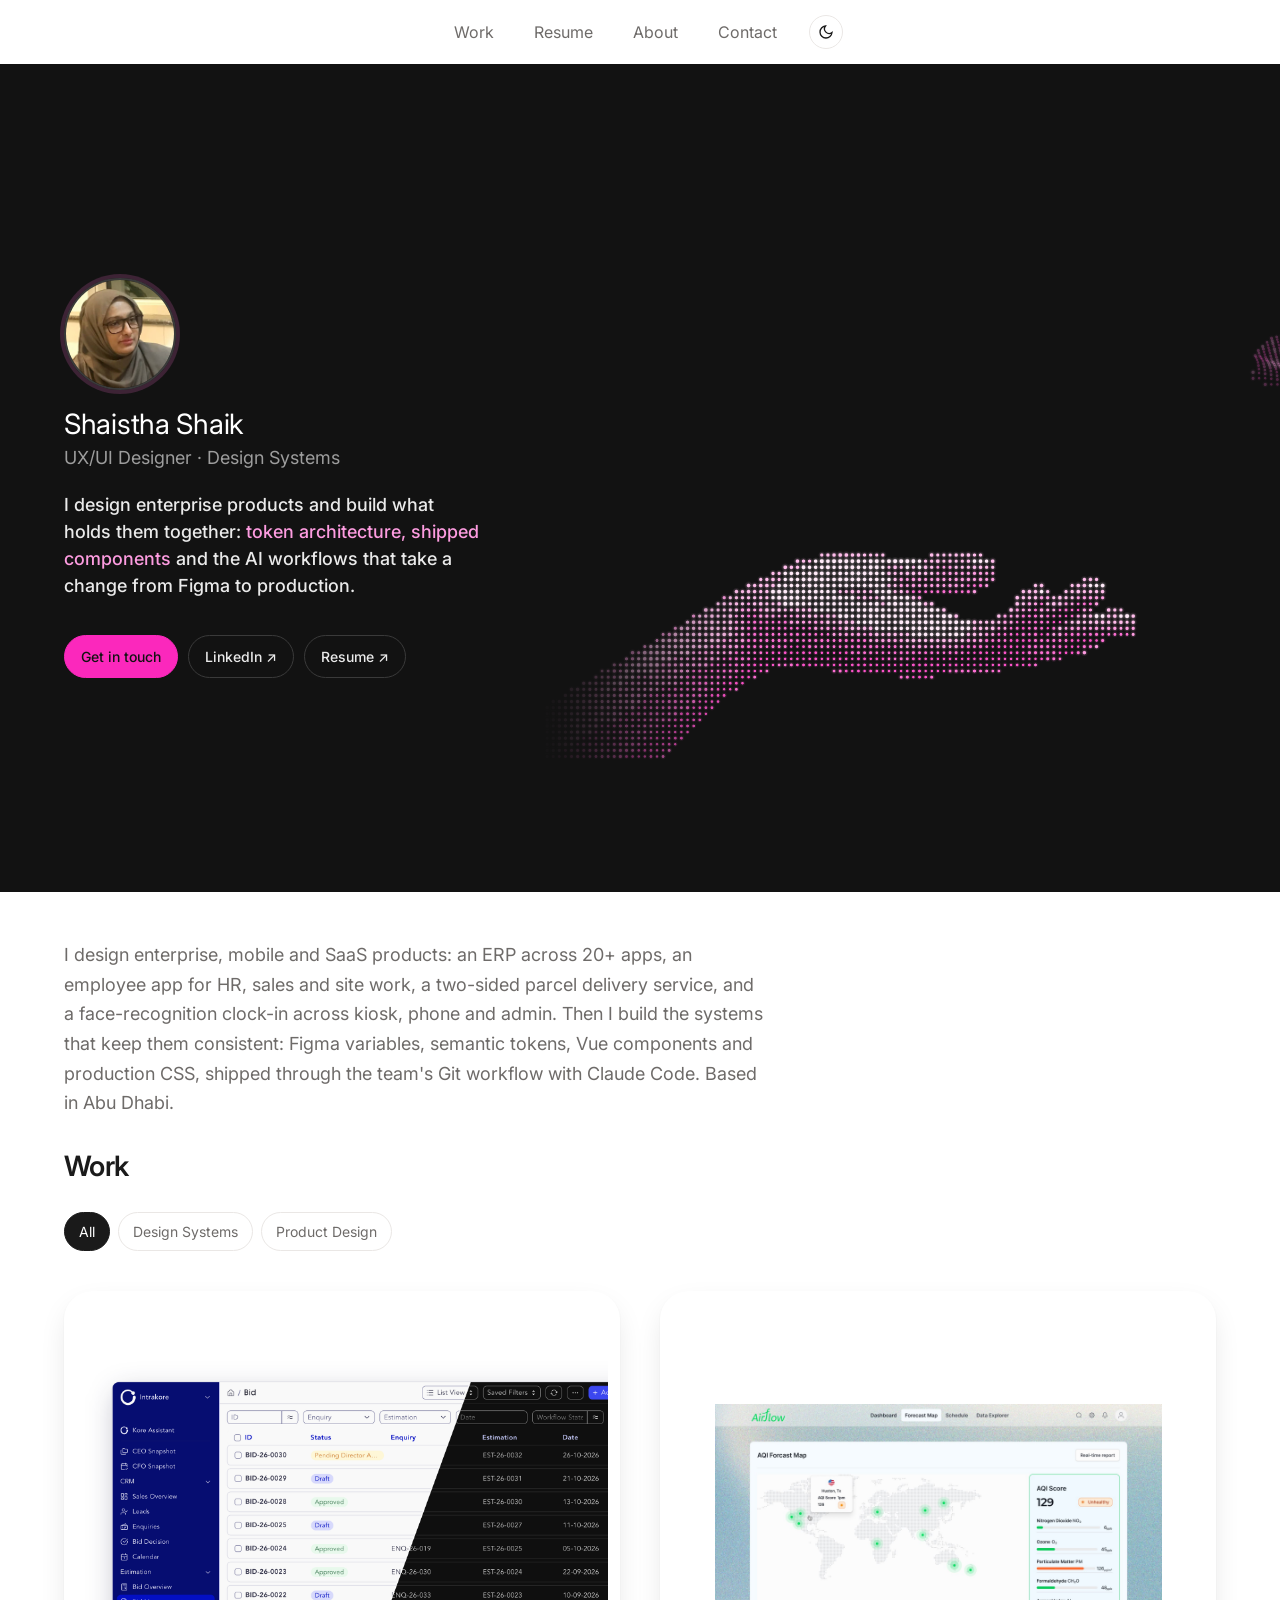
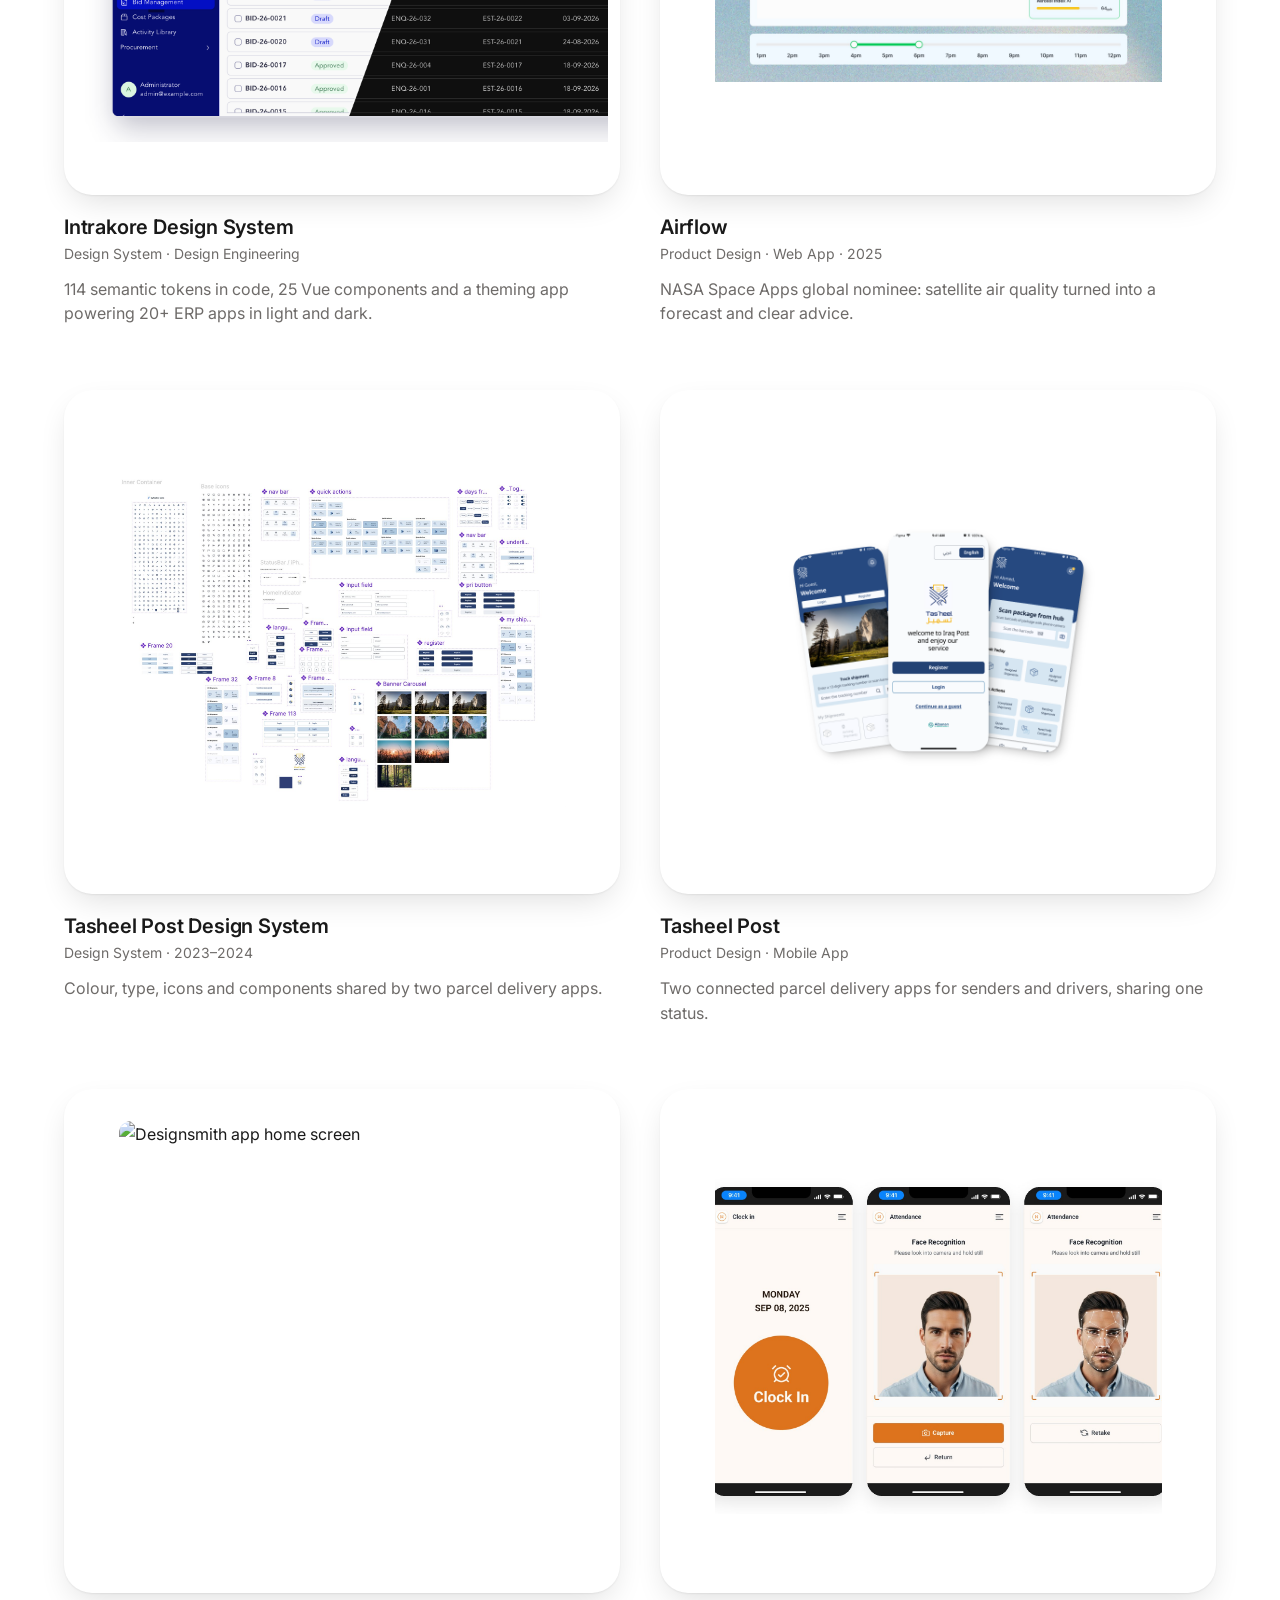
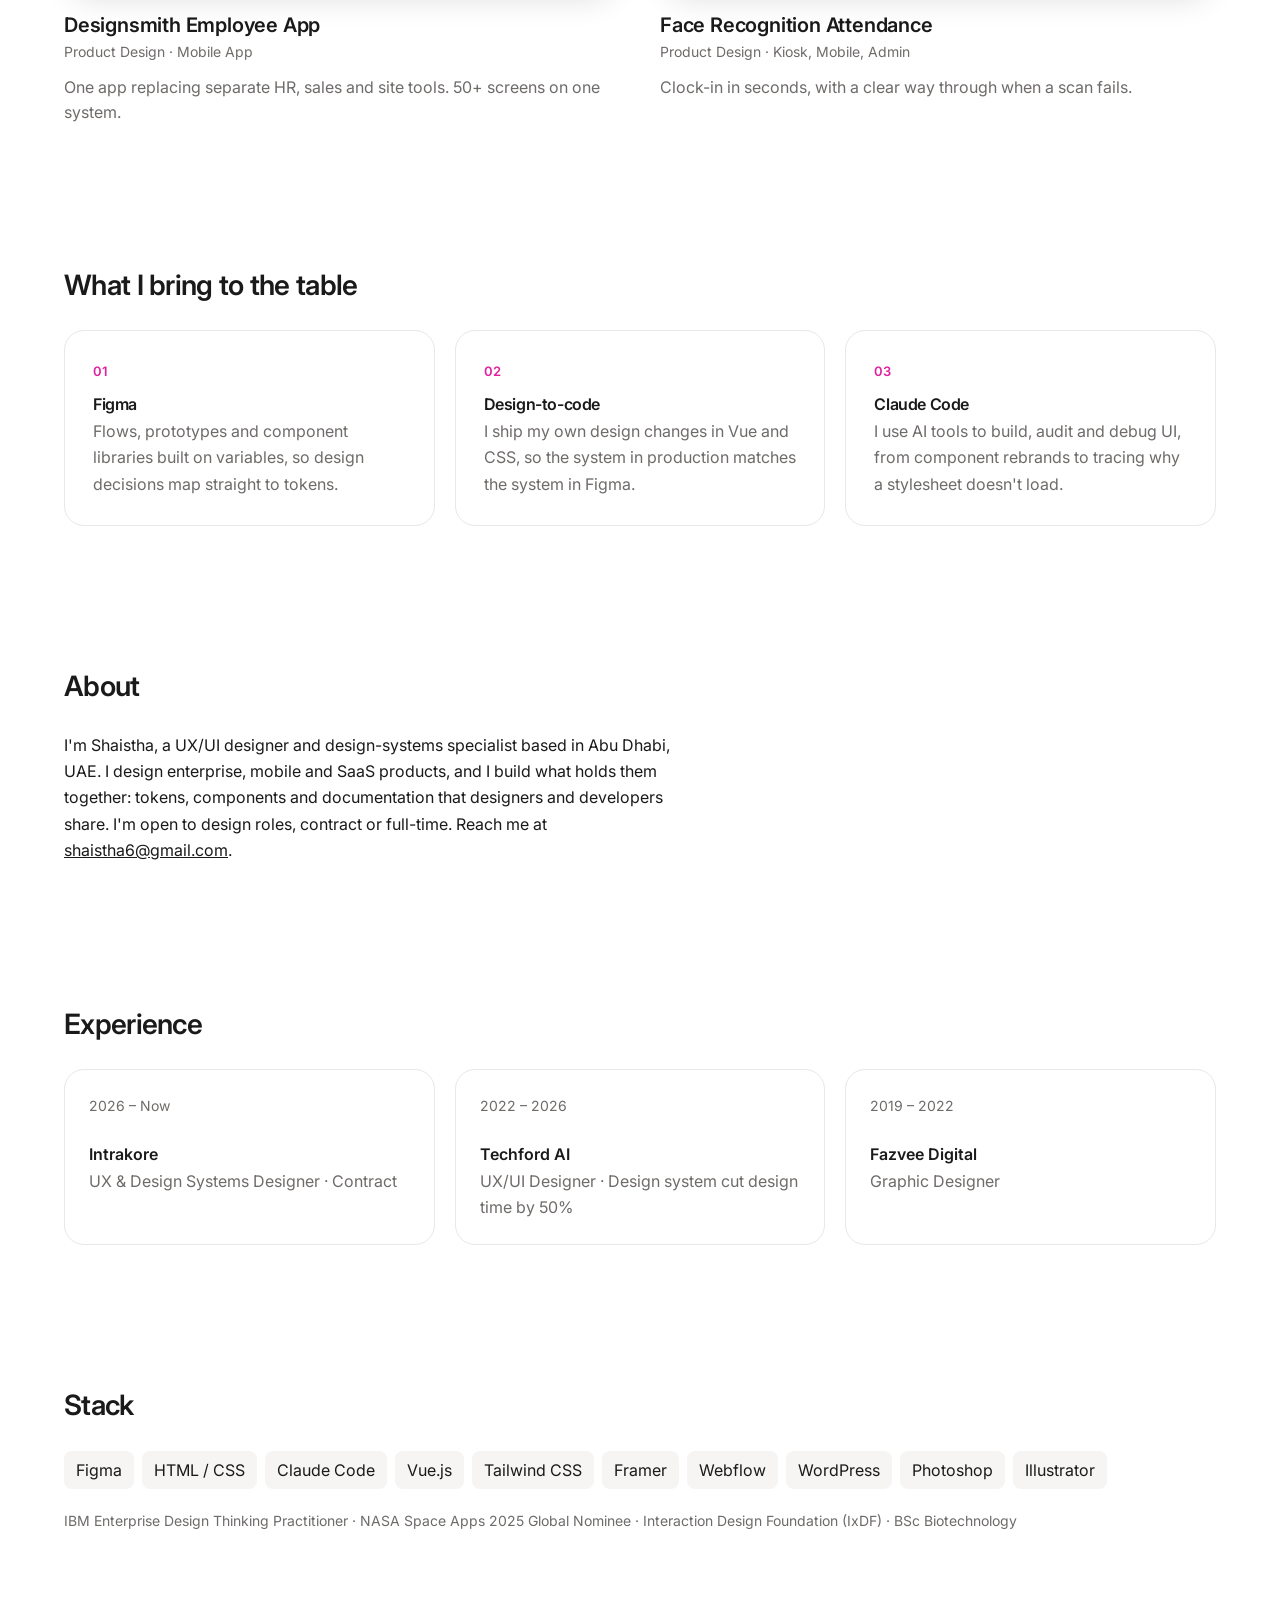
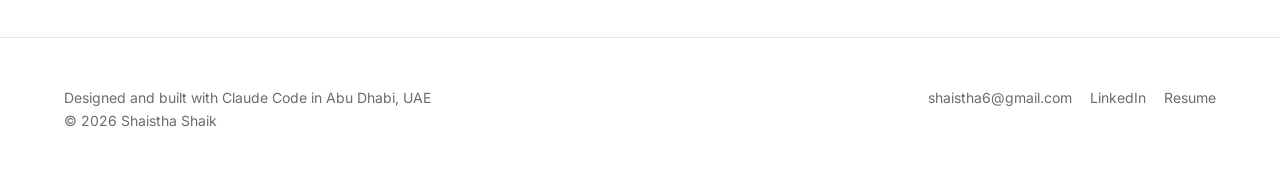
==== commit 8d35463b: "Add Framer and Webflow to stack" ====
--- a/index.html
+++ b/index.html
@@ -130,7 +130,7 @@
     <div class="wrap">
       <h2>Stack</h2>
       <div class="stack">
-        <span>Figma</span><span>HTML / CSS</span><span>Claude Code</span><span>Vue.js</span><span>Tailwind CSS</span><span>WordPress</span><span>Photoshop</span><span>Illustrator</span>
+        <span>Figma</span><span>HTML / CSS</span><span>Claude Code</span><span>Vue.js</span><span>Tailwind CSS</span><span>Framer</span><span>Webflow</span><span>WordPress</span><span>Photoshop</span><span>Illustrator</span>
       </div>
       <p class="muted" style="margin-top:20px;font-size:14px">IBM Enterprise Design Thinking Practitioner · NASA Space Apps 2025 Global Nominee · Interaction Design Foundation (IxDF) · BSc Biotechnology</p>
     </div>
